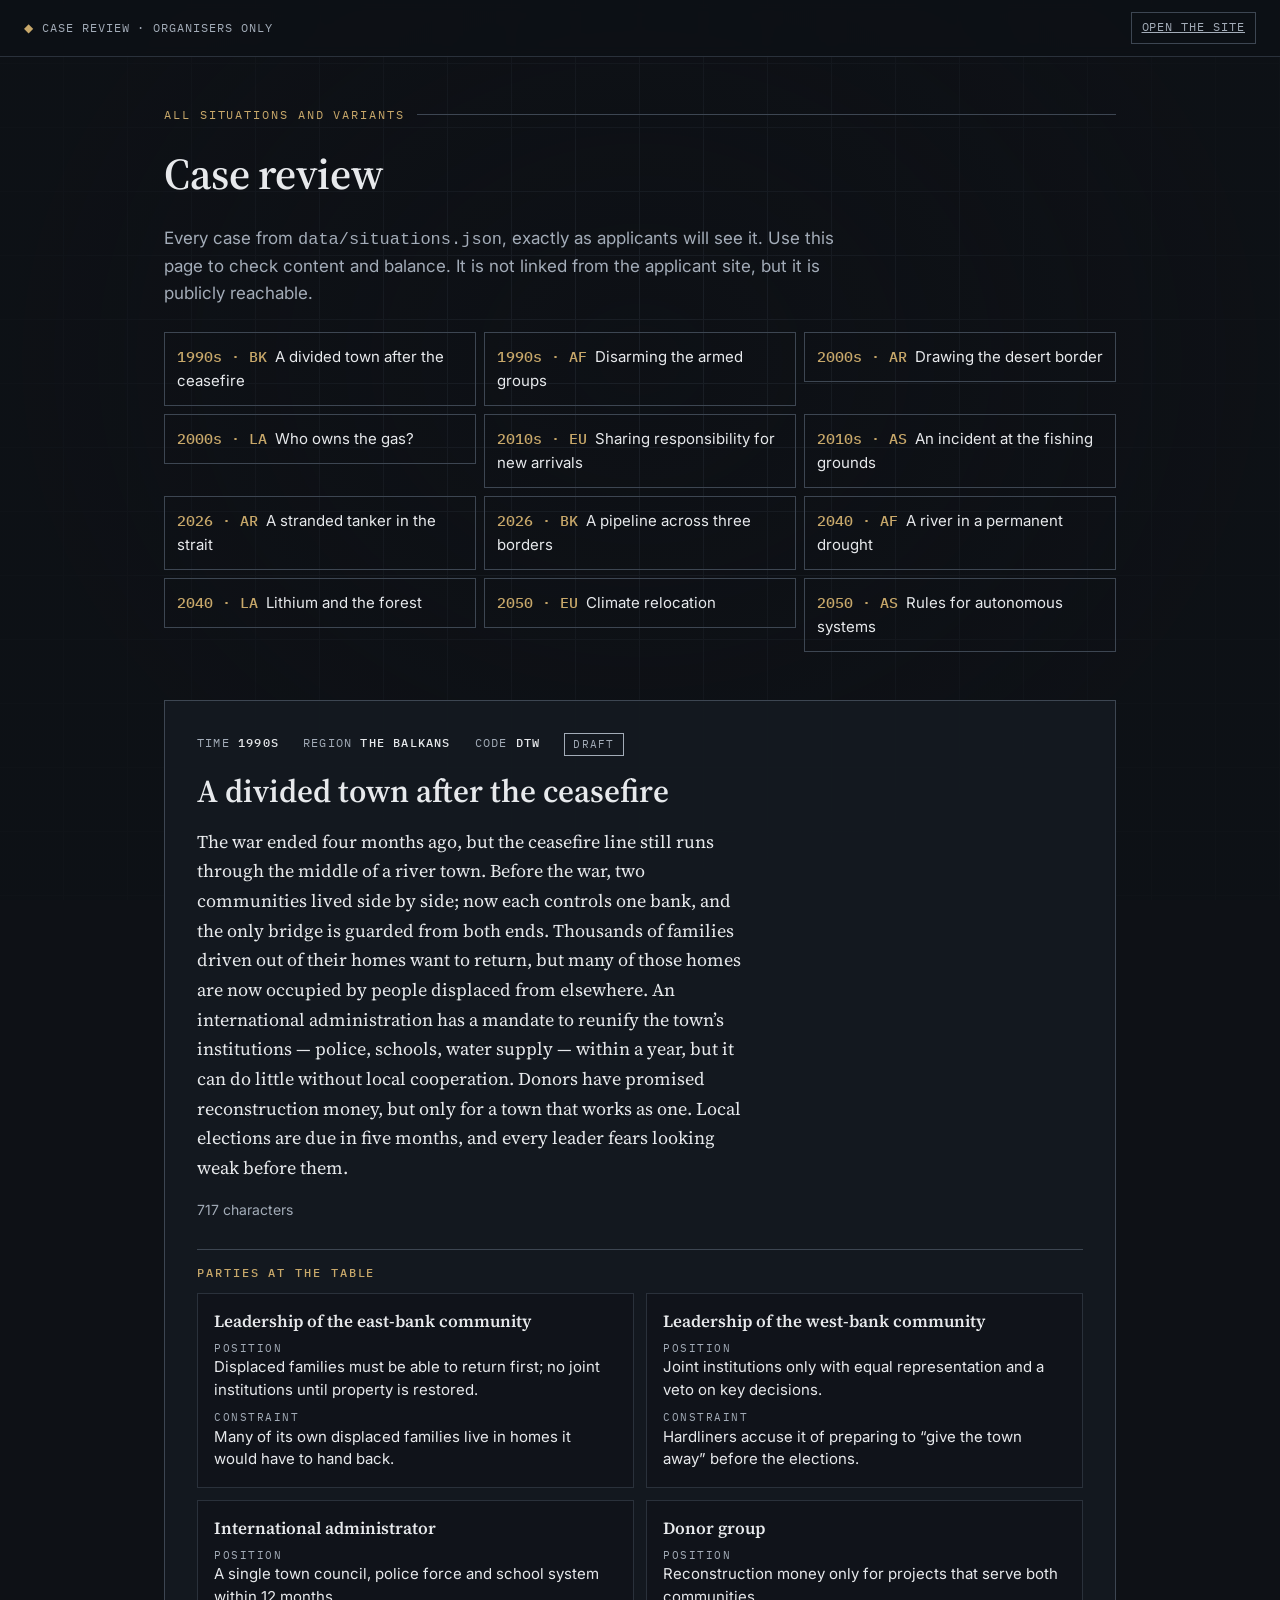
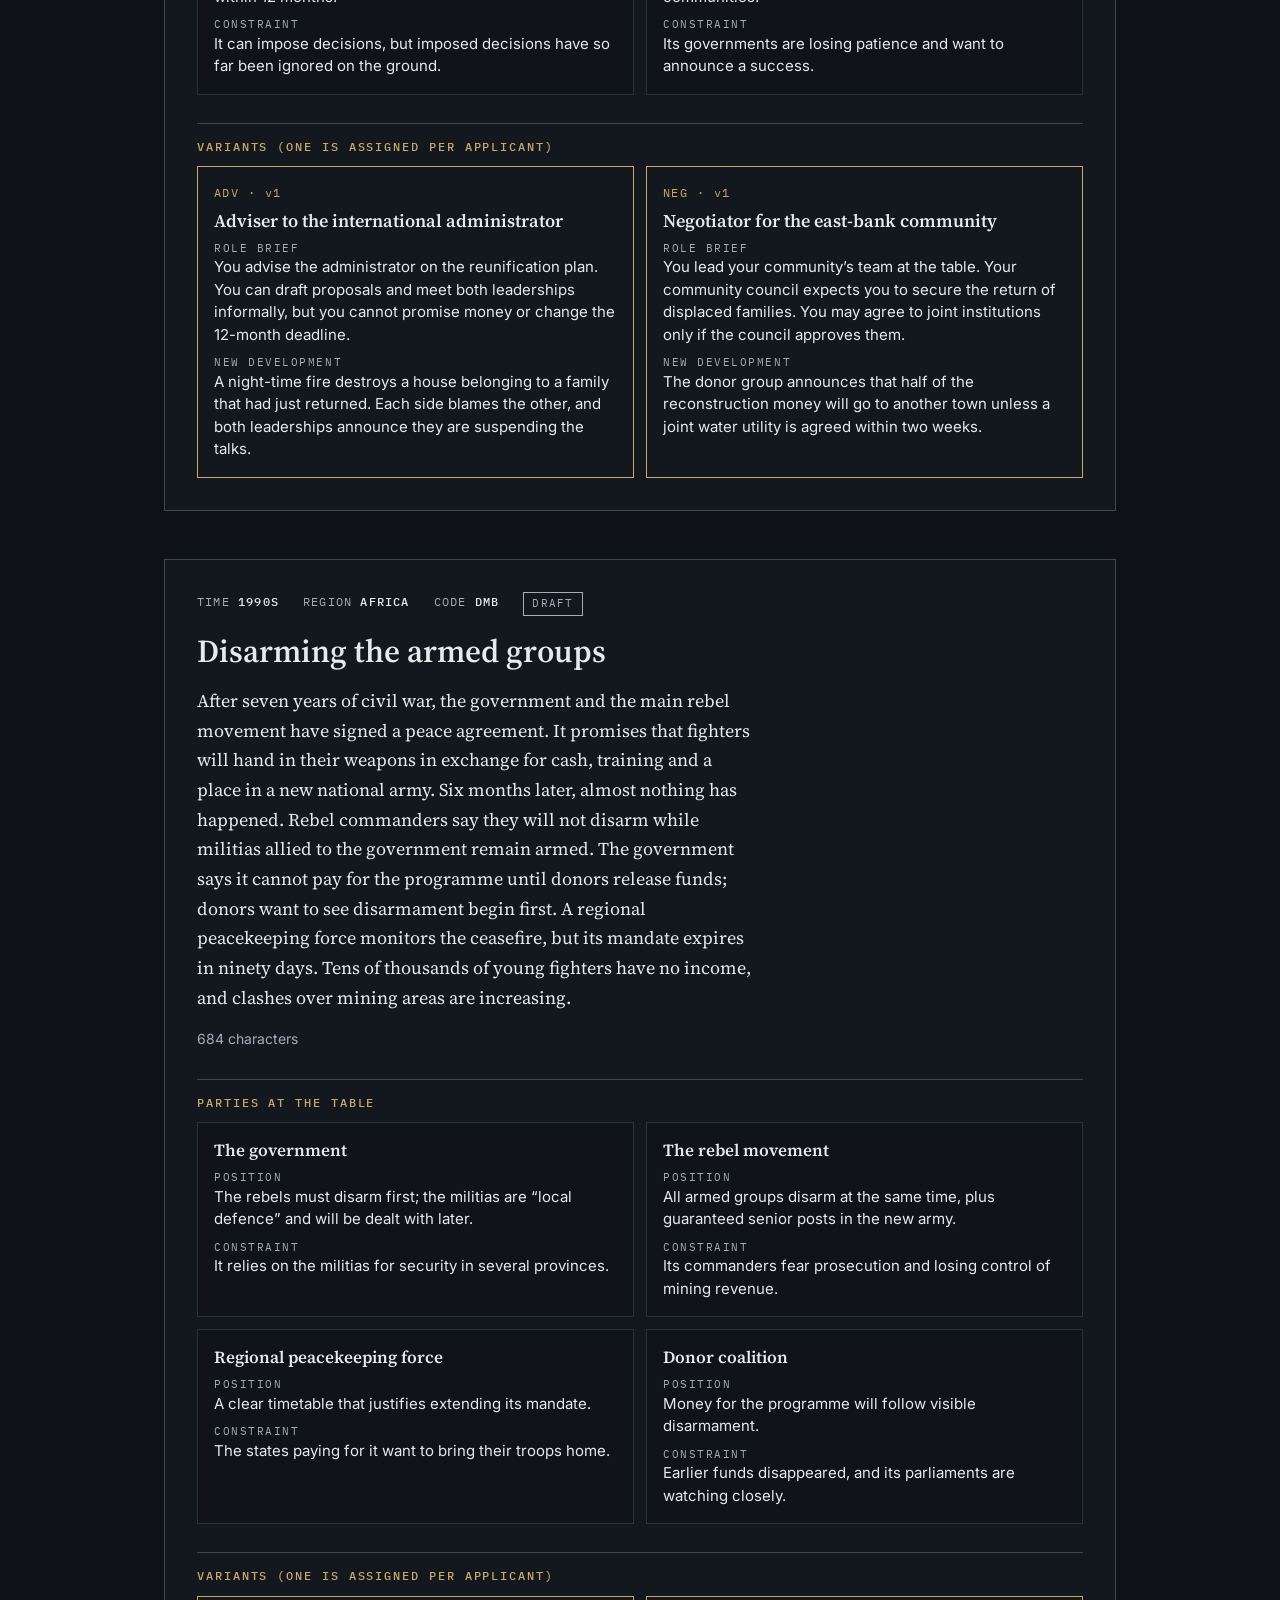
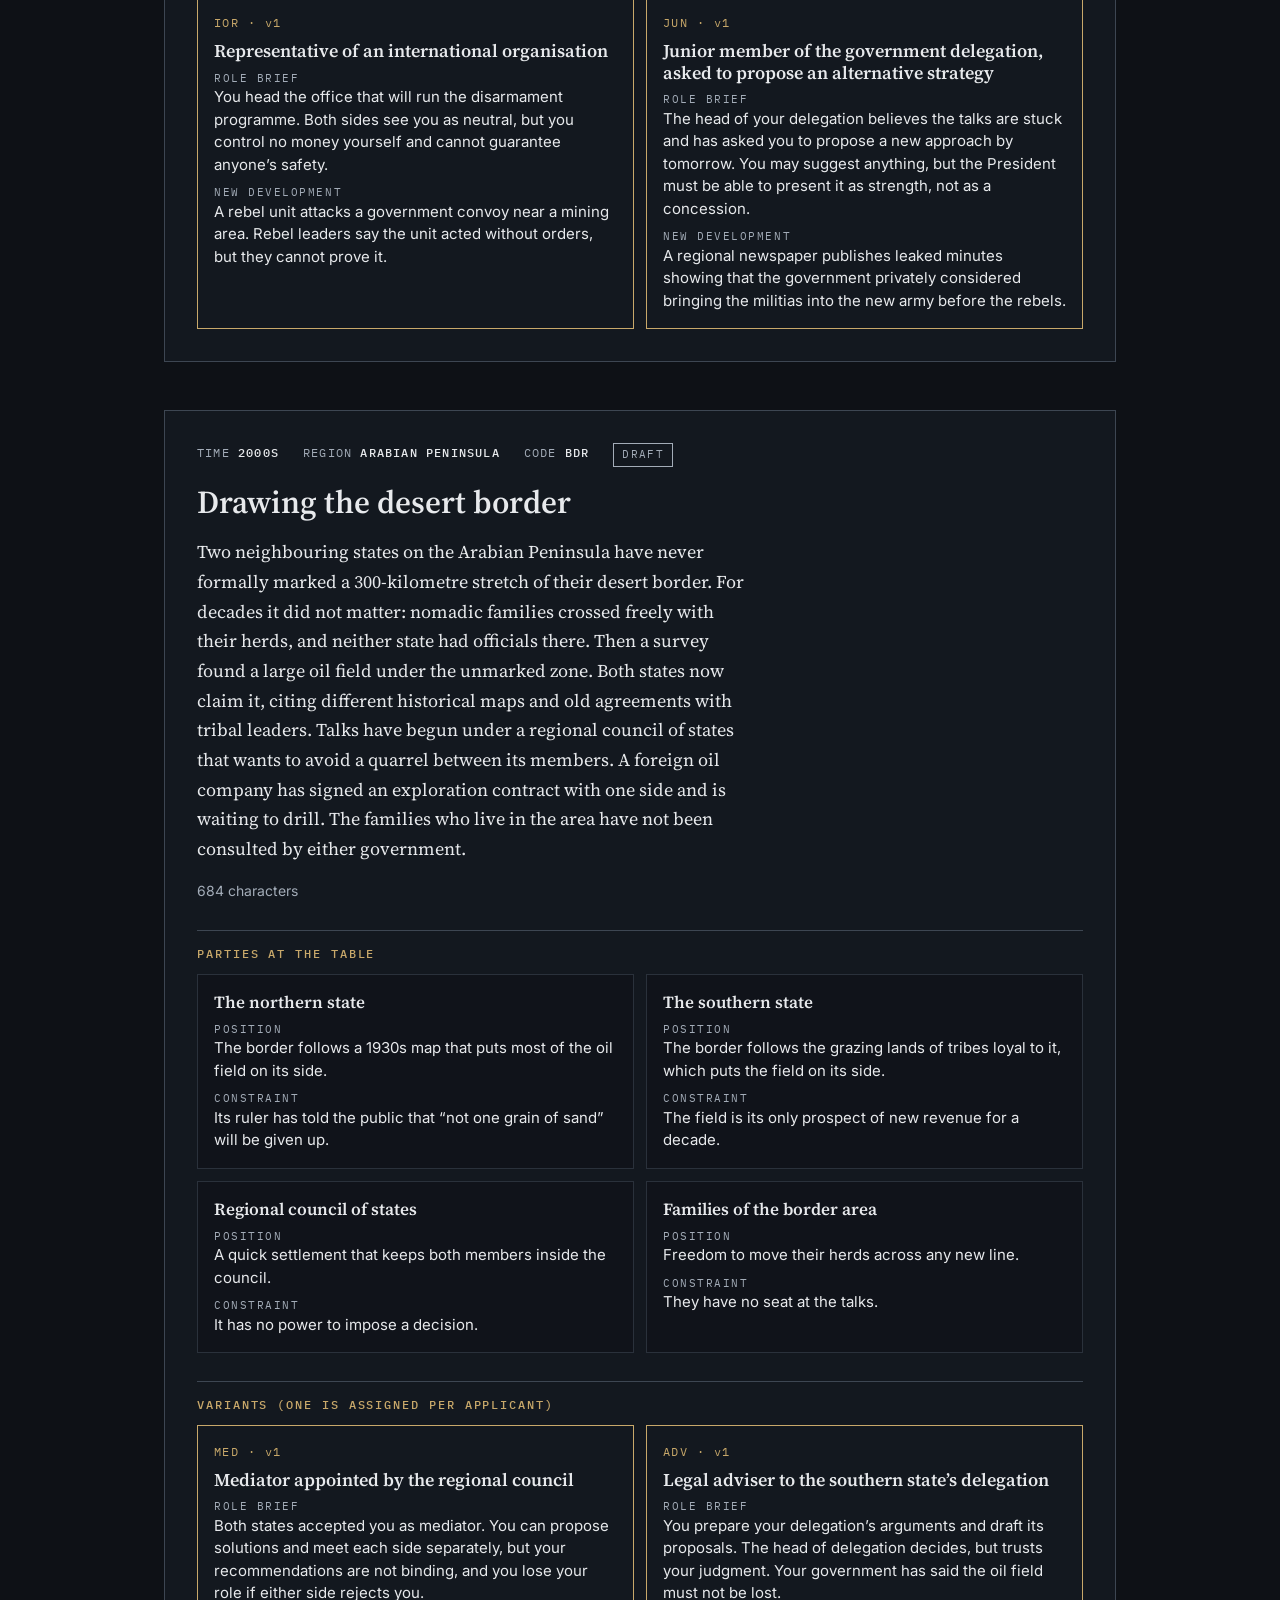
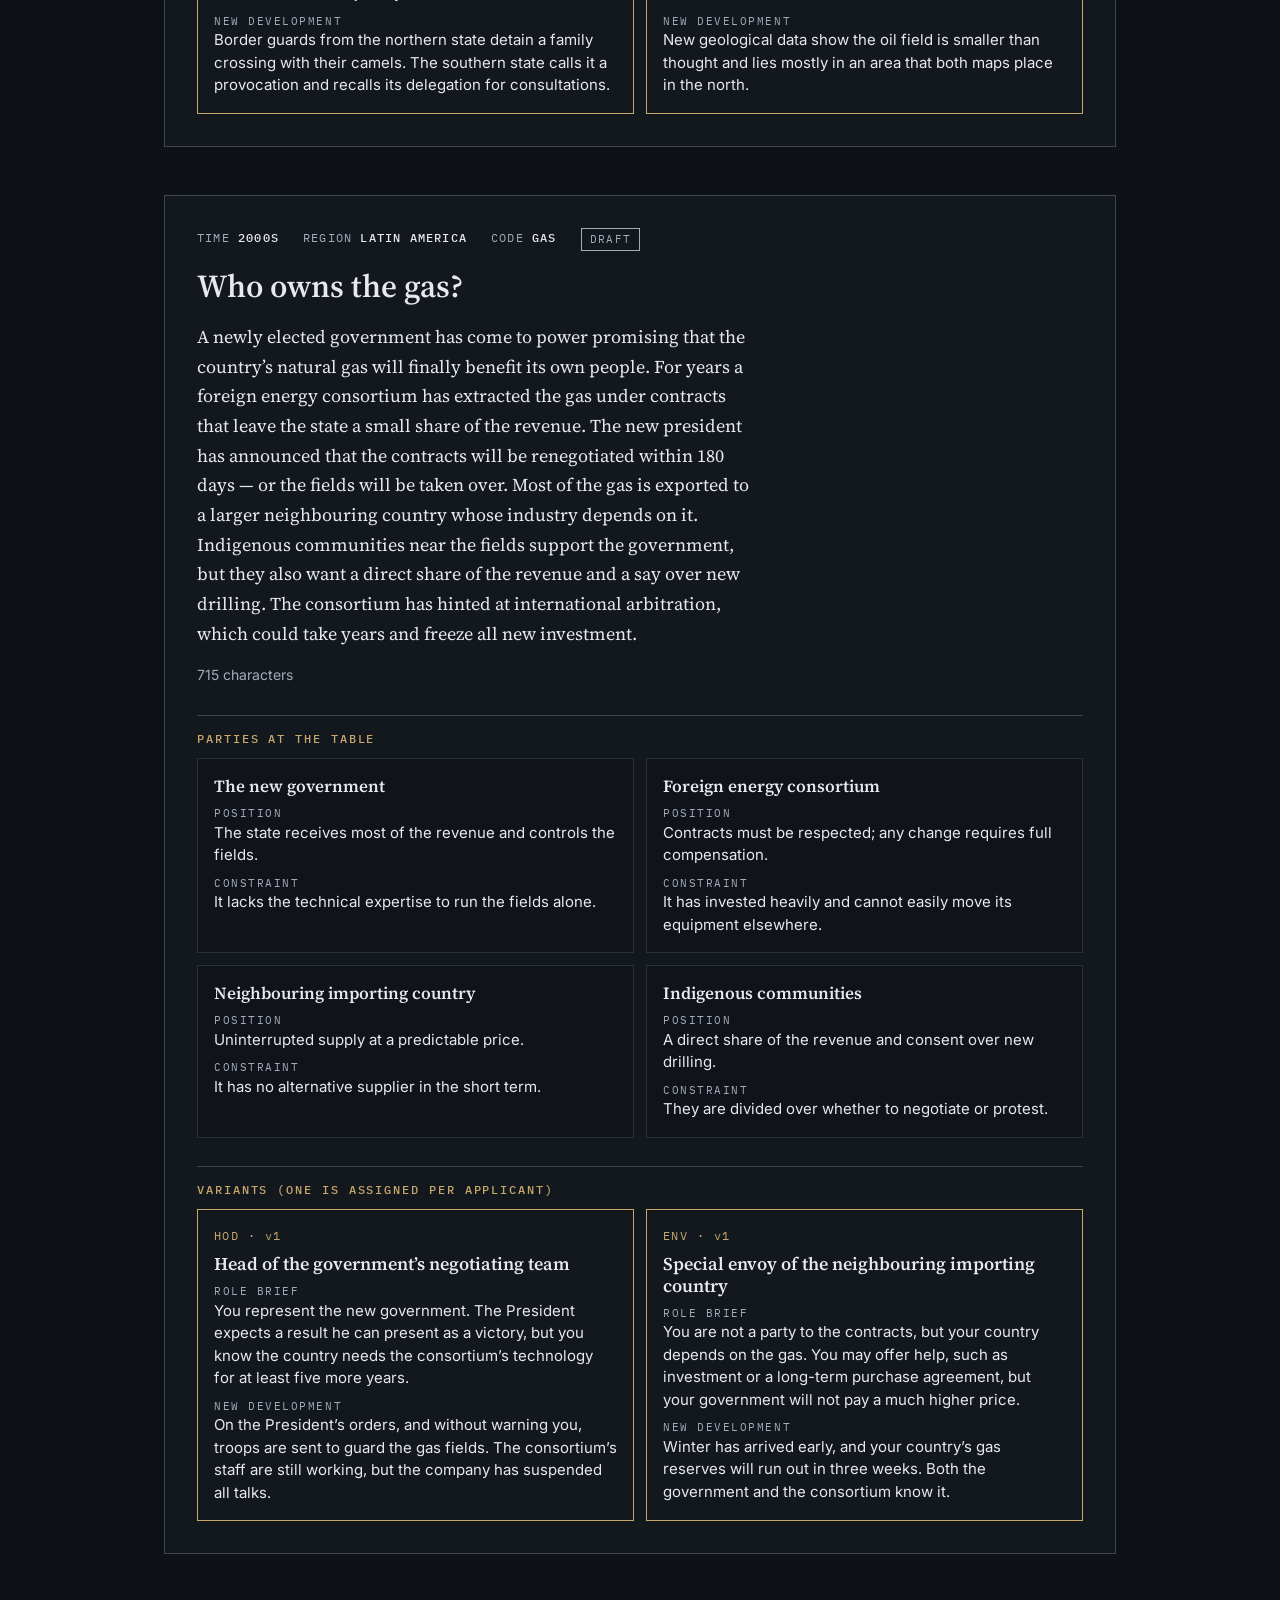
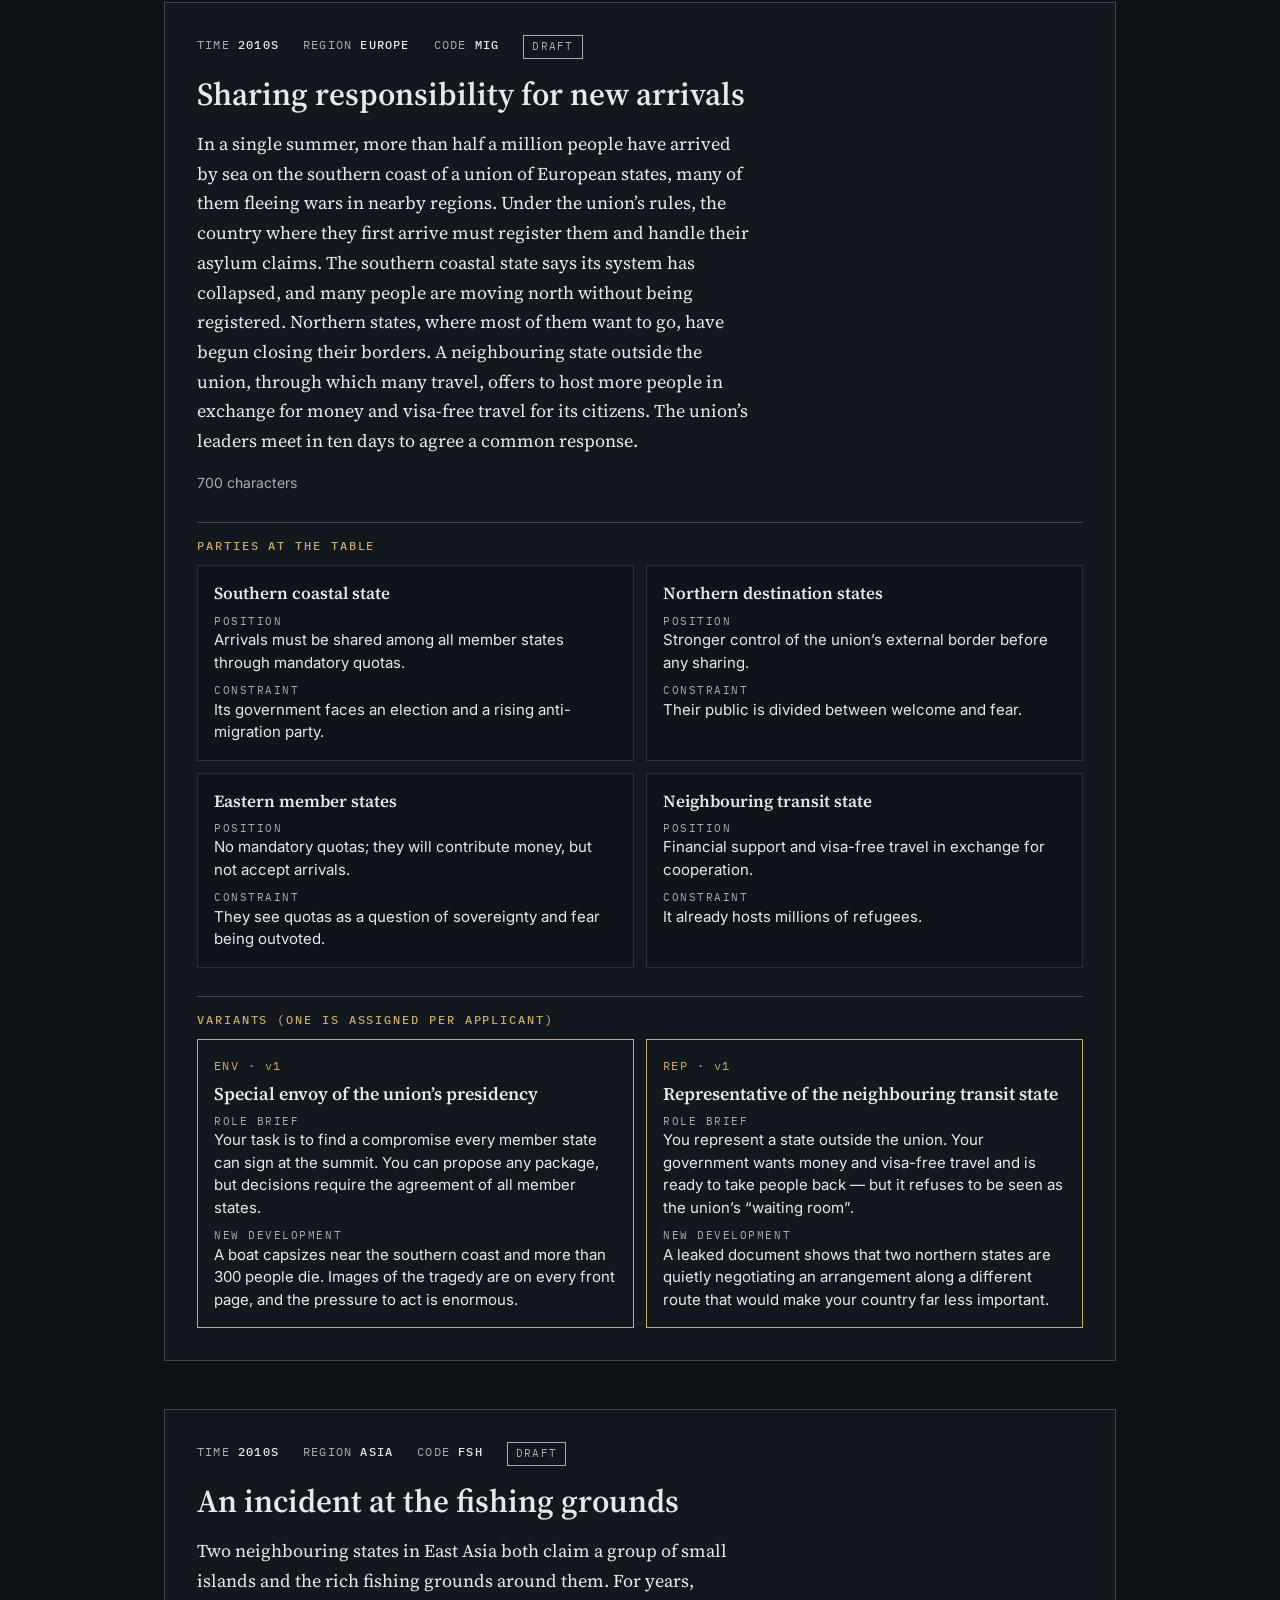
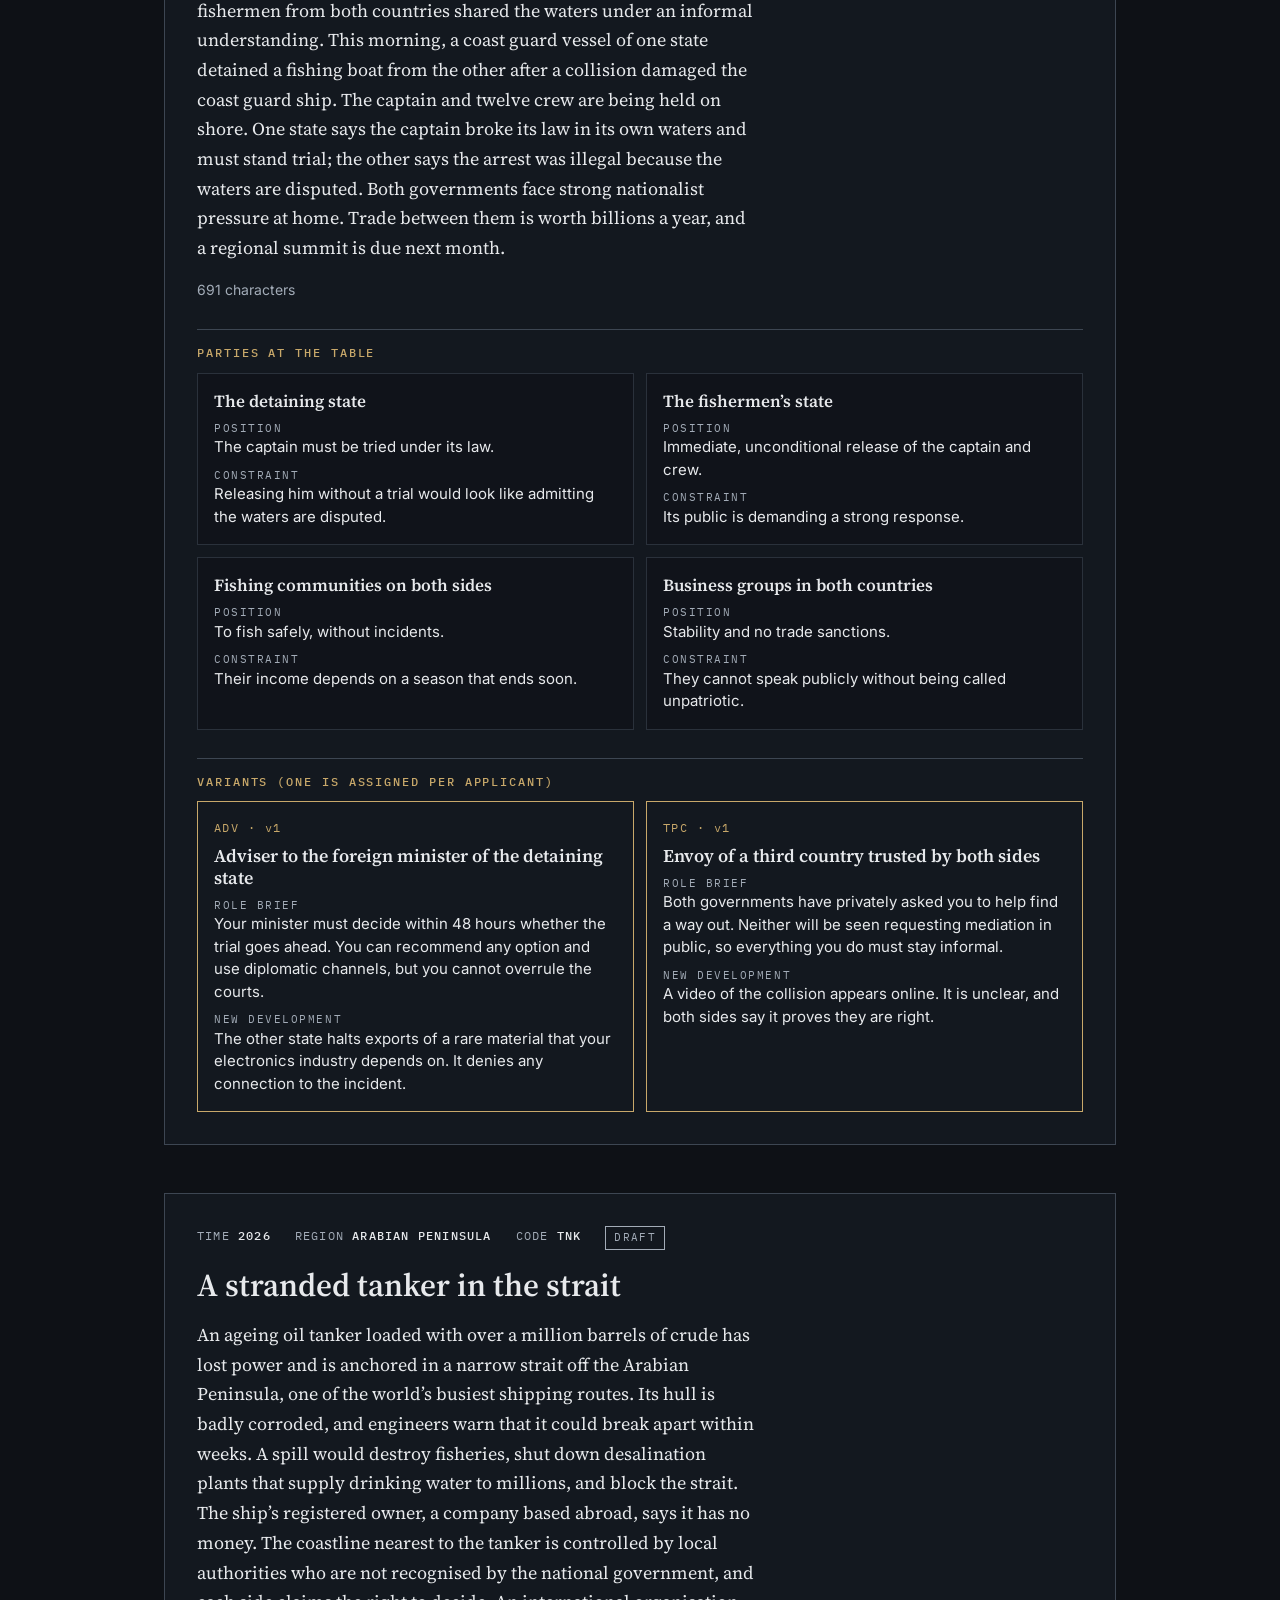
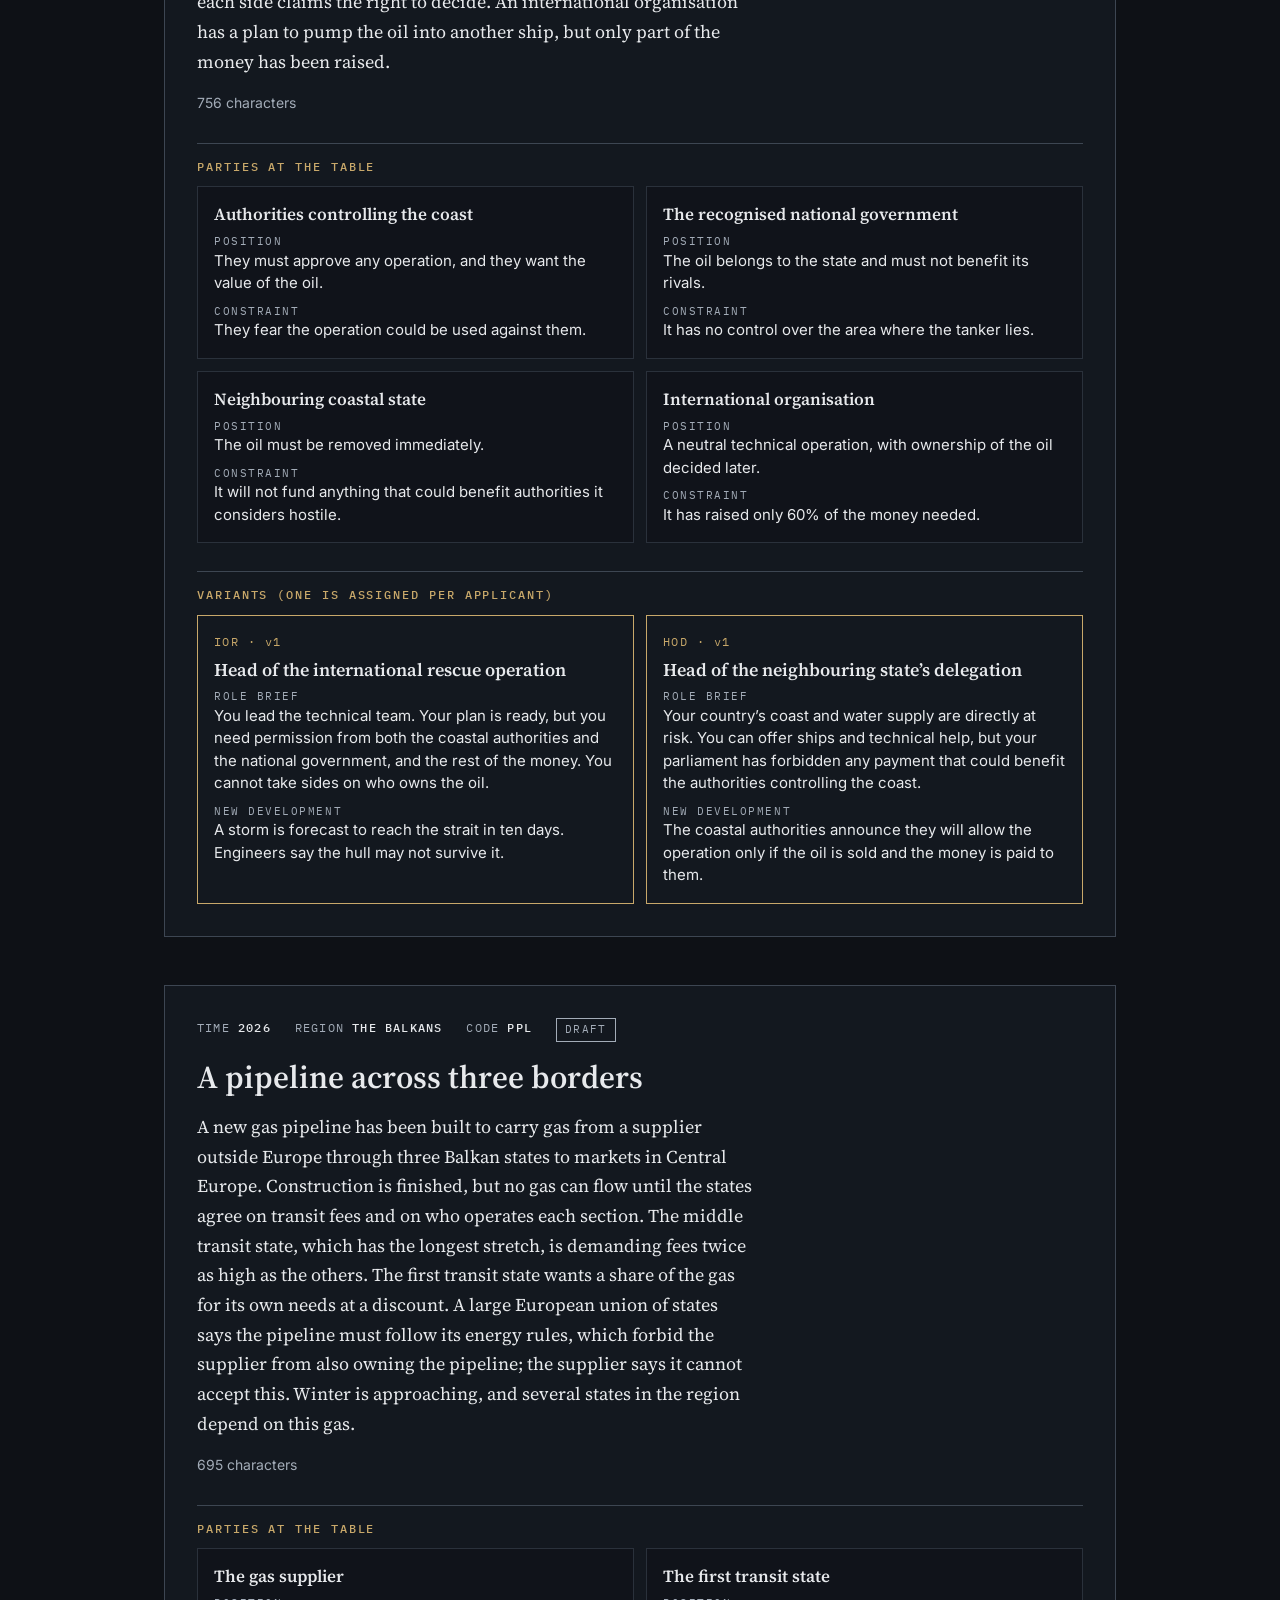
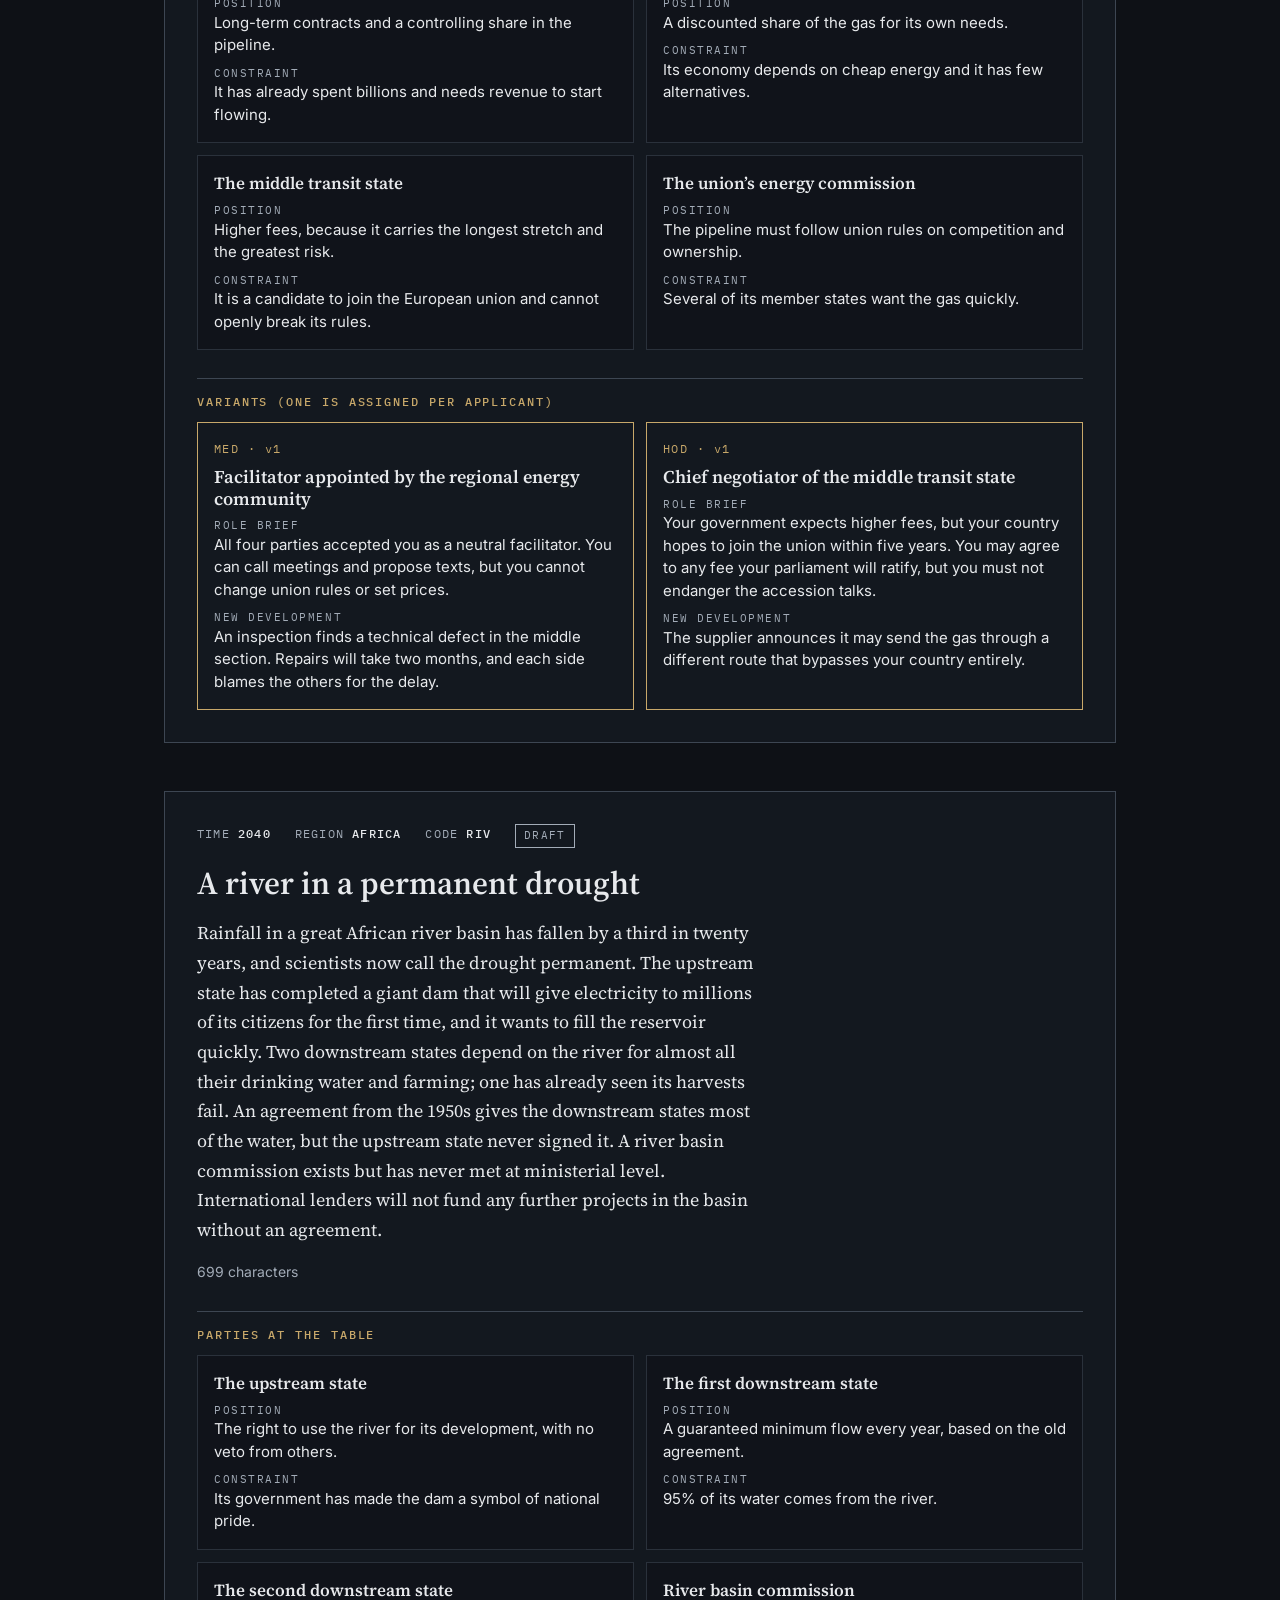
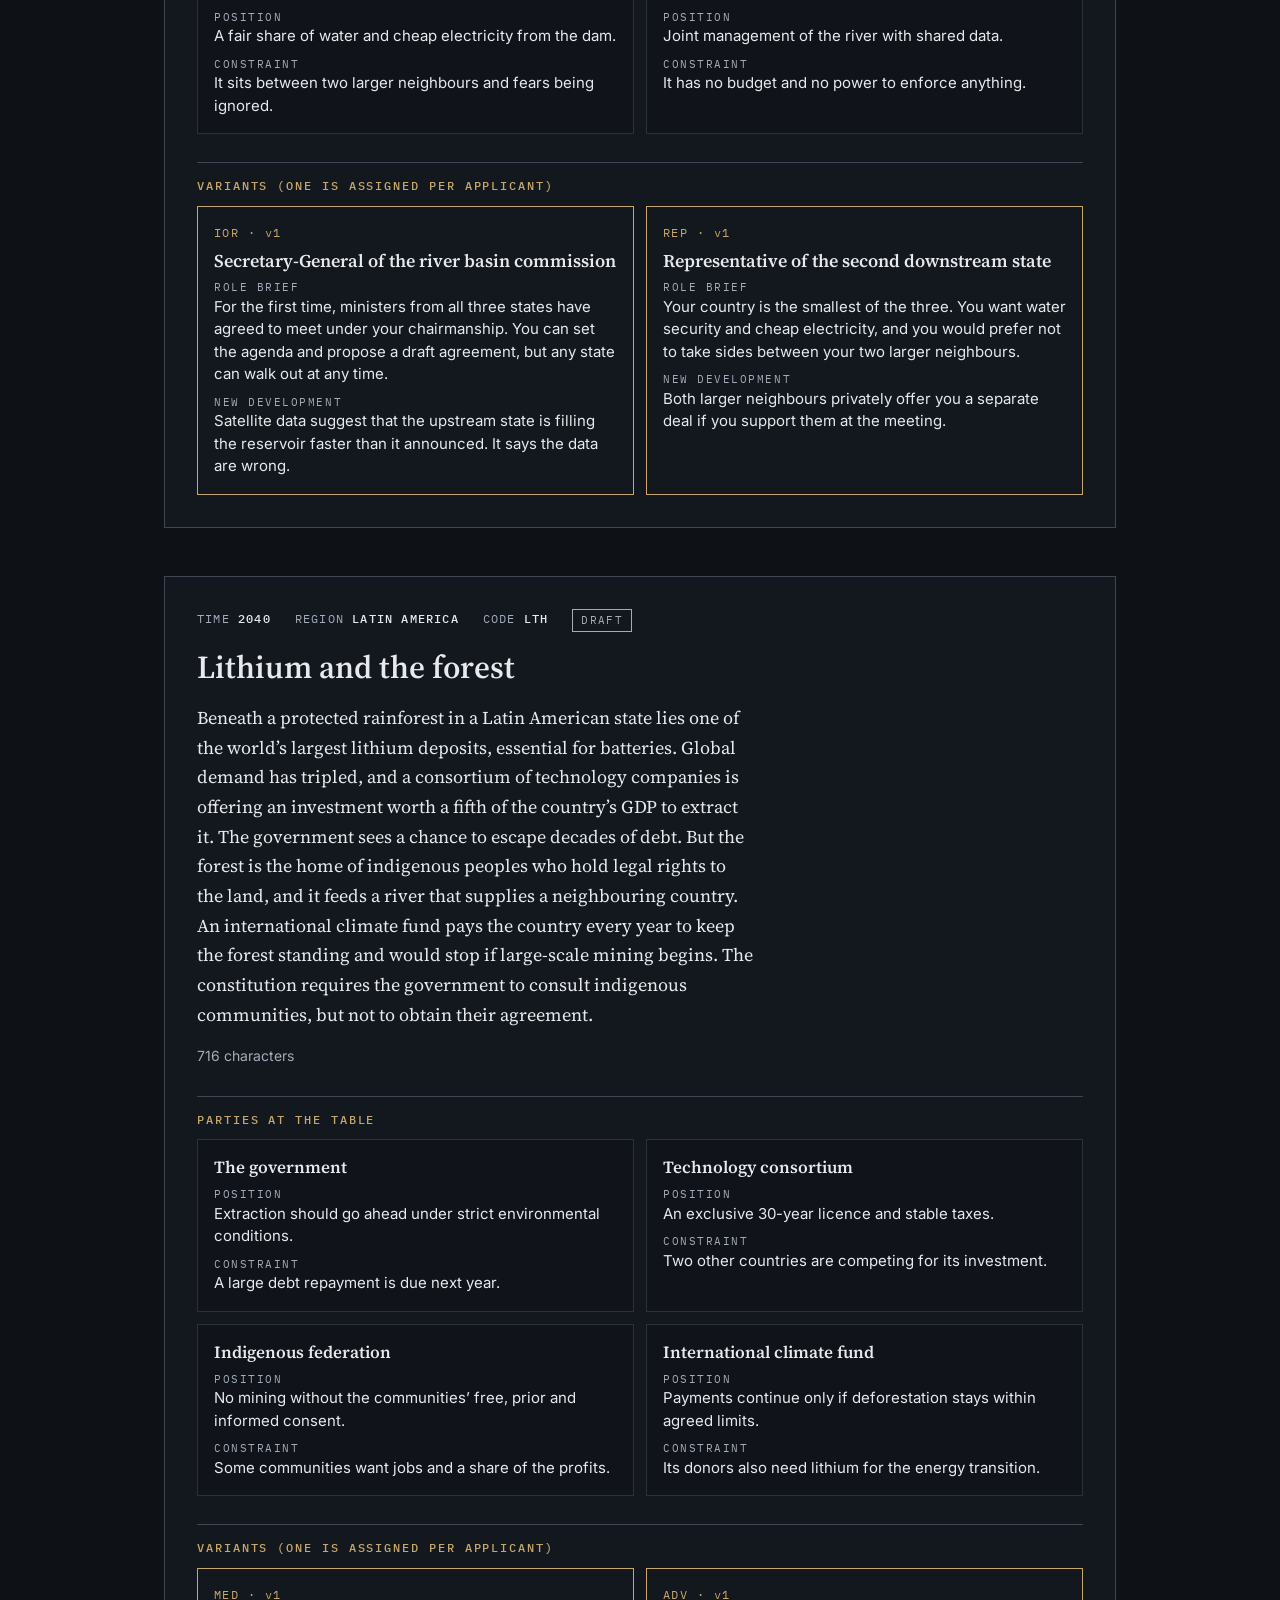
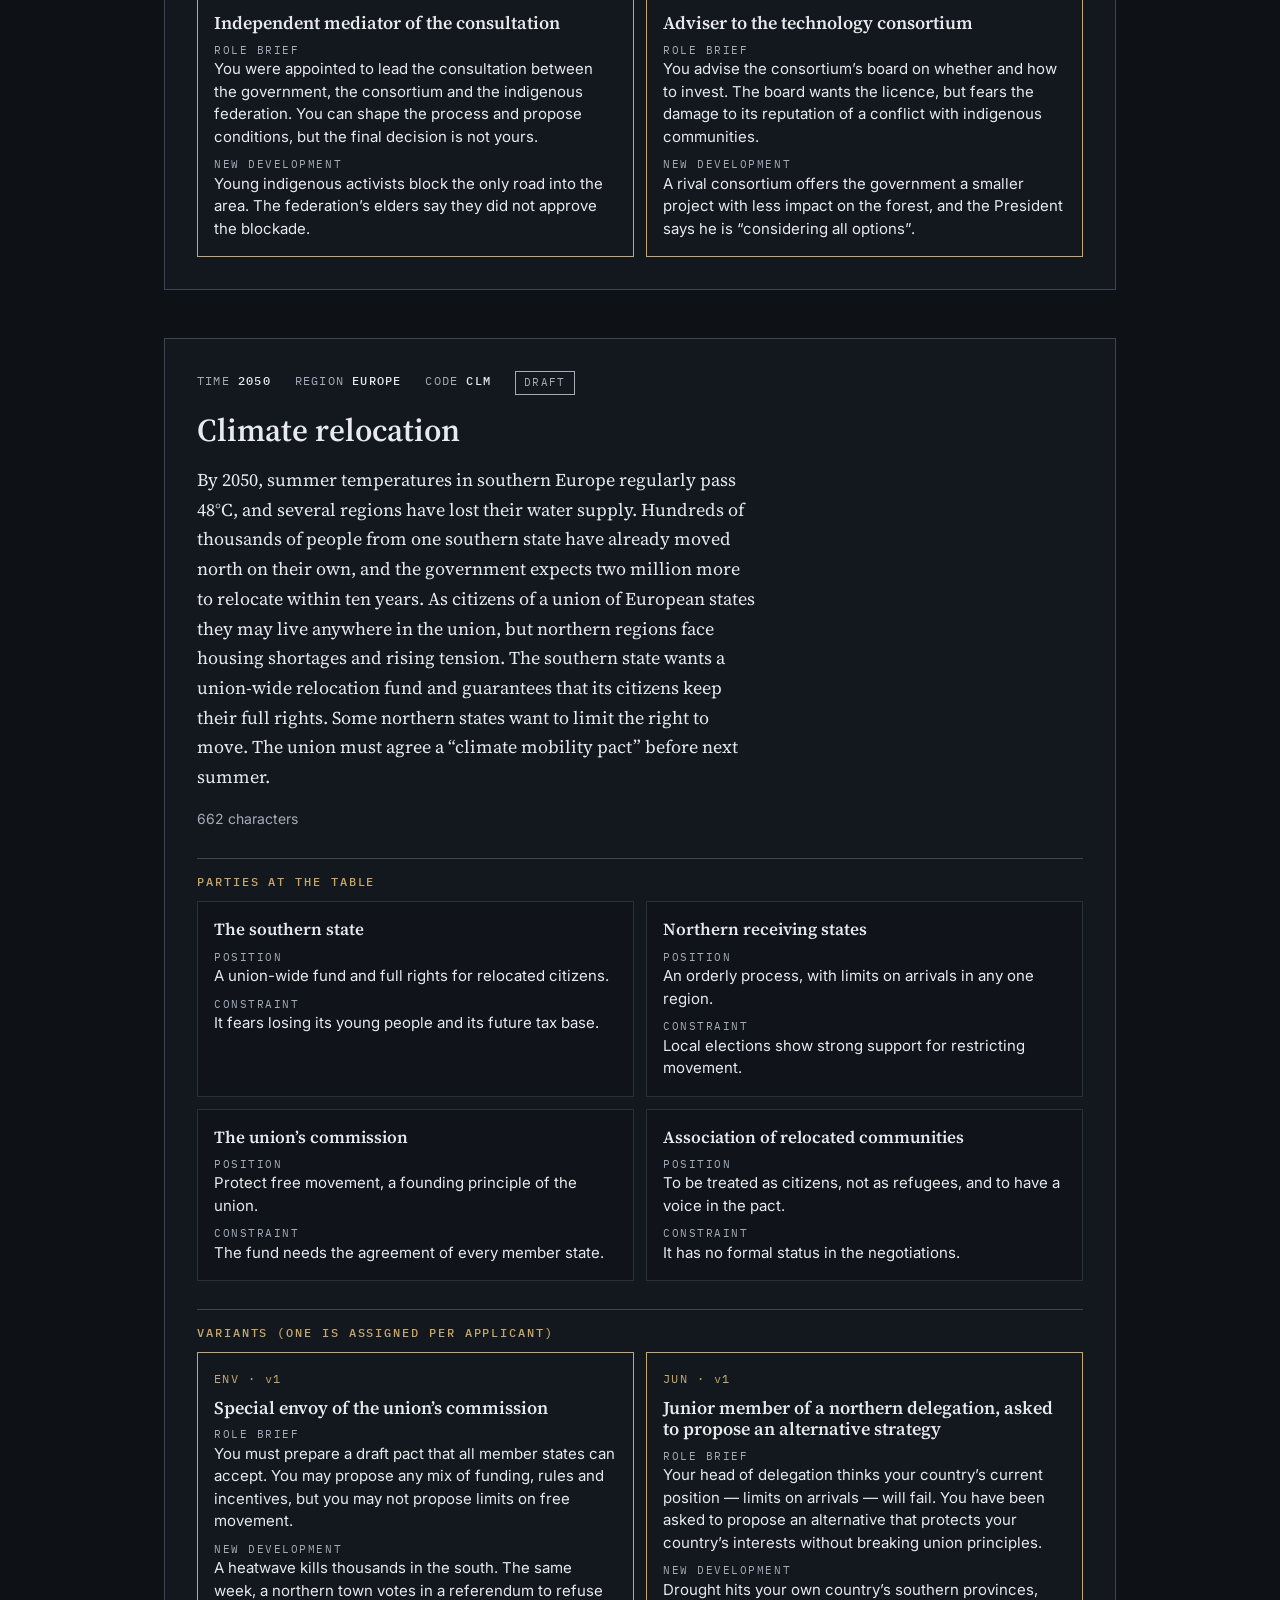
==== review.html @ 62dbc829 "Add files via upload" ====
<!doctype html>
<html lang="en">
<head>
  <meta charset="utf-8">
  <meta name="viewport" content="width=device-width, initial-scale=1">
  <title>Case Review — The Negotiation Room</title>
  <meta name="robots" content="noindex">
  <meta name="color-scheme" content="dark">
  <link rel="preconnect" href="https://fonts.googleapis.com">
  <link rel="preconnect" href="https://fonts.gstatic.com" crossorigin>
  <link href="https://fonts.googleapis.com/css2?family=IBM+Plex+Mono:wght@400;500&family=Source+Serif+4:opsz,wght@8..60,400;8..60,600&family=Inter:wght@400;500;600&display=swap" rel="stylesheet">
  <link rel="stylesheet" href="css/tokens.css">
  <link rel="stylesheet" href="css/base.css">
  <link rel="stylesheet" href="css/screens.css">
  <style>
    .stage { max-width: 1000px; }
    .toc { display: grid; grid-template-columns: repeat(auto-fill, minmax(280px, 1fr)); gap: var(--space-2); padding: 0; list-style: none; margin: 0; }
    .toc a { display: block; padding: var(--space-3); border: 1px solid var(--line-strong); color: var(--text); text-decoration: none; font-size: .9375rem; }
    .toc a:hover { border-color: var(--accent); }
    .toc b { font-family: var(--font-mono); font-weight: 500; color: var(--accent); margin-right: var(--space-2); }
    .case { margin-top: var(--space-7); scroll-margin-top: var(--space-5); }
    .variants { display: grid; gap: var(--space-3); grid-template-columns: repeat(auto-fit, minmax(300px, 1fr)); }
    .variant { border: 1px solid var(--accent); padding: var(--space-4); display: flex; flex-direction: column; gap: var(--space-2); }
    .variant__code { font-family: var(--font-mono); font-size: .75rem; letter-spacing: .12em; color: var(--accent); }
    .variant h3 { font-size: 1.125rem; }
    .variant p { font-size: .9375rem; line-height: 1.5; }
    .case .parties__list { grid-template-columns: repeat(auto-fit, minmax(min(100%, 380px), 1fr)); }
    .variant p span { display: block; font-family: var(--font-mono); font-size: .6875rem; letter-spacing: .14em; text-transform: uppercase; color: var(--muted); }
    .status { font-family: var(--font-mono); font-size: .6875rem; letter-spacing: .12em; text-transform: uppercase; padding: 2px 8px; border: 1px solid var(--muted); color: var(--muted); }
    .status--validated { border-color: var(--accent); color: var(--accent); }
    @media print {
      body { background: #fff; color: #000; } body::before, .topbar, .toc-wrap { display: none; }
      .briefing, .party, .variant { background: #fff; border-color: #999; }
      .case { break-before: page; margin-top: 0; }
      .briefing__body, .party__row, .party__name { color: #000; }
    }
  </style>
</head>
<body>
  <header class="topbar">
    <div class="topbar__brand"><span class="topbar__mark" aria-hidden="true">◆</span><span>Case review · organisers only</span></div>
    <div class="topbar__lang"><a class="lang" href="./">Open the site</a></div>
  </header>
  <main id="main" class="stage">
    <section class="screen">
      <p class="eyebrow">All situations and variants</p>
      <h1>Case review</h1>
      <p class="lead muted">Every case from <code>data/situations.json</code>, exactly as applicants will see it. Use this page to check content and balance. It is not linked from the applicant site, but it is publicly reachable.</p>
      <div class="toc-wrap"><ul class="toc" id="toc"></ul></div>
    </section>
    <div id="cases"></div>
  </main>
  <script type="module" src="js/review.js"></script>
</body>
</html>
---- css/tokens.css ----
/* Design tokens. Change the look of the whole site from here.
   Contrast: --text on --bg ≈ 14:1, --muted on --bg ≈ 7:1 (WCAG AAA for body text). */
:root {
  --bg:        #0e1116;
  --bg-raised: #151a21;
  --paper:     #ece7dc;   /* the "dossier" card */
  --paper-ink: #1b1d20;
  --line:      #2a313b;
  --line-strong: #3d4652;
  --text:      #e7e9ec;
  --muted:     #a3acb8;
  --accent:    #c8a86a;   /* muted brass */
  --stamp:     #b0413e;   /* CONFIDENTIAL red, used sparingly */
  --focus:     #f2d38a;

  --font-sans:  "Inter", system-ui, -apple-system, "Segoe UI", sans-serif;
  --font-serif: "Source Serif 4", Georgia, serif;
  --font-mono:  "IBM Plex Mono", ui-monospace, Menlo, monospace;

  --space-1: 4px;  --space-2: 8px;  --space-3: 12px; --space-4: 16px;
  --space-5: 24px; --space-6: 32px; --space-7: 48px; --space-8: 72px;

  --radius: 2px;
  --measure: 62ch;
  --ease: cubic-bezier(.2,.7,.2,1);
  --dur: 480ms;
}

@media (prefers-reduced-motion: reduce) {
  :root { --dur: 0ms; }
}
---- css/base.css ----
*, *::before, *::after { box-sizing: border-box; }

html { -webkit-text-size-adjust: 100%; }

body {
  margin: 0;
  min-height: 100vh;
  min-height: 100dvh;
  display: flex;
  flex-direction: column;
  background-color: var(--bg);
  /* subtle grid */
  background-image:
    linear-gradient(var(--line) 1px, transparent 1px),
    linear-gradient(90deg, var(--line) 1px, transparent 1px);
  background-size: 64px 64px;
  background-position: -1px -1px;
  background-attachment: fixed;
  color: var(--text);
  font-family: var(--font-sans);
  font-size: 1.0625rem;
  line-height: 1.6;
}
body::before { /* fade the grid so it stays in the background */
  content: ""; position: fixed; inset: 0; pointer-events: none;
  background: radial-gradient(ellipse at 50% 40%, rgba(14,17,22,.55), rgba(14,17,22,.94) 70%);
  z-index: 0;
}
body > * { position: relative; z-index: 1; }

h1, h2, h3 { font-family: var(--font-serif); font-weight: 600; line-height: 1.2; margin: 0; }
p { margin: 0; }
a { color: var(--accent); }

:focus-visible { outline: 2px solid var(--focus); outline-offset: 3px; }

.visually-hidden {
  position: absolute !important; width: 1px; height: 1px; overflow: hidden;
  clip: rect(0 0 0 0); white-space: nowrap;
}
.skip-link { position: absolute; left: -9999px; }
.skip-link:focus { left: var(--space-4); top: var(--space-4); background: var(--paper); color: var(--paper-ink); padding: var(--space-2) var(--space-3); z-index: 10; }

/* ---------- Top bar ---------- */
.topbar {
  display: flex; align-items: center; gap: var(--space-4);
  padding: var(--space-3) var(--space-5);
  border-bottom: 1px solid var(--line);
  background: rgba(14,17,22,.85);
  backdrop-filter: blur(6px);
  font-family: var(--font-mono); font-size: .75rem; letter-spacing: .08em; text-transform: uppercase;
  color: var(--muted);
}
.topbar__brand { display: flex; align-items: center; gap: var(--space-2); white-space: nowrap; }
.topbar__mark { color: var(--accent); }
.topbar__lang { margin-left: auto; display: flex; gap: 2px; }
.lang {
  font: inherit; color: var(--muted); background: transparent;
  border: 1px solid var(--line-strong); padding: 4px 10px; min-height: 32px; cursor: pointer;
}
.lang.is-active { color: var(--bg); background: var(--text); border-color: var(--text); }
.lang:disabled { opacity: .45; cursor: not-allowed; }

.progress {
  list-style: none; margin: 0 auto; padding: 0;
  display: flex; gap: 6px; align-items: center;
}
.progress li { width: 22px; height: 2px; background: var(--line-strong); }
.progress li.is-done { background: var(--muted); }
.progress li.is-current { background: var(--accent); height: 3px; }

/* ---------- Main stage ---------- */
.stage {
  flex: 1;
  width: 100%;
  max-width: 880px;
  margin: 0 auto;
  padding: var(--space-7) var(--space-5) var(--space-8);
  outline: none;
}

.footer {
  padding: var(--space-3) var(--space-5);
  border-top: 1px solid var(--line);
  font-family: var(--font-mono); font-size: .7rem; letter-spacing: .06em; color: var(--muted);
  text-transform: uppercase;
}

/* ---------- Buttons ---------- */
.btn {
  display: inline-flex; align-items: center; justify-content: center; gap: var(--space-2);
  min-height: 48px; padding: 0 var(--space-5);
  font-family: var(--font-mono); font-size: .8125rem; font-weight: 500; letter-spacing: .12em; text-transform: uppercase;
  color: var(--bg); background: var(--text);
  border: 1px solid var(--text); border-radius: var(--radius);
  cursor: pointer; text-decoration: none;
  transition: background var(--dur) var(--ease), color var(--dur) var(--ease);
}
.btn:hover { background: var(--accent); border-color: var(--accent); }
.btn:disabled { opacity: .4; cursor: not-allowed; background: var(--text); }
.btn--ghost { background: transparent; color: var(--text); border-color: var(--line-strong); }
.btn--ghost:hover { background: var(--bg-raised); color: var(--text); border-color: var(--muted); }
.btn--danger { background: var(--paper); border-color: var(--paper); color: var(--paper-ink); }

@media (max-width: 640px) {
  body { font-size: 1rem; }
  .topbar { padding: var(--space-3) var(--space-4); flex-wrap: wrap; }
  .topbar__brand span:last-child { display: none; }
  .progress { order: 3; width: 100%; justify-content: center; }
  .progress li { flex: 1; max-width: 28px; }
  .stage { padding: var(--space-6) var(--space-4) var(--space-7); }
  .btn { width: 100%; }
}

/* Headings receive focus programmatically on each screen change; no visible ring needed there. */
[tabindex="-1"]:focus { outline: none; }
---- css/screens.css ----
/* ---------- Screen shell ---------- */
.screen { display: flex; flex-direction: column; gap: var(--space-5); animation: enter var(--dur) var(--ease) both; }
@keyframes enter { from { opacity: 0; transform: translateY(8px); } to { opacity: 1; transform: none; } }

.eyebrow {
  font-family: var(--font-mono); font-size: .75rem; letter-spacing: .16em; text-transform: uppercase;
  color: var(--accent);
  display: flex; gap: var(--space-3); align-items: center;
}
.eyebrow::after { content: ""; flex: 1; height: 1px; background: var(--line-strong); }

.screen h1 { font-size: clamp(1.75rem, 4.5vw, 2.75rem); letter-spacing: -.01em; }
.screen h1.display { font-size: clamp(2.25rem, 7vw, 4rem); letter-spacing: .02em; text-transform: uppercase; }
.subtitle { font-family: var(--font-serif); font-style: italic; font-size: 1.25rem; color: var(--muted); }
.lead { max-width: var(--measure); color: var(--text); }
.lead p + p { margin-top: var(--space-3); }
.muted { color: var(--muted); }
.small { font-size: .875rem; }

.actions { display: flex; flex-wrap: wrap; gap: var(--space-3); margin-top: var(--space-3); }

/* ---------- Option lists (period / region) ---------- */
.options { display: grid; gap: var(--space-2); grid-template-columns: repeat(auto-fill, minmax(240px, 1fr)); margin: 0; padding: 0; border: 0; }
.options legend { padding: 0; margin-bottom: var(--space-3); }
.option { position: relative; display: flex; }
.option input { position: absolute; opacity: 0; inset: 0; margin: 0; cursor: pointer; }
.option label {
  flex: 1;
  display: flex; flex-direction: column; gap: var(--space-1);
  min-height: 96px; padding: var(--space-4);
  border: 1px solid var(--line-strong); border-radius: var(--radius);
  background: rgba(21,26,33,.8);
  cursor: pointer;
  transition: border-color var(--dur) var(--ease), background var(--dur) var(--ease);
}
.option__key { font-family: var(--font-mono); font-size: 1.25rem; line-height: 1.3; font-weight: 500; letter-spacing: .04em; }
.option__desc { font-size: .9375rem; color: var(--muted); }
.option input:hover + label { border-color: var(--muted); }
.option input:checked + label { border-color: var(--accent); background: rgba(200,168,106,.08); box-shadow: inset 3px 0 0 var(--accent); }
.option input:focus-visible + label { outline: 2px solid var(--focus); outline-offset: 3px; }
.option input:disabled { cursor: not-allowed; }
.option input:disabled + label { cursor: not-allowed; border-style: dashed; background: transparent; }
.option input:disabled + label .option__key { color: var(--muted); }
.option__na { font-family: var(--font-mono); font-size: .6875rem; letter-spacing: .14em; text-transform: uppercase; color: var(--muted); }

/* ---------- Form ---------- */
.field { display: flex; flex-direction: column; gap: var(--space-2); max-width: 420px; }
.field label { font-family: var(--font-mono); font-size: .75rem; letter-spacing: .12em; text-transform: uppercase; color: var(--muted); }
.field input {
  font-family: var(--font-mono); font-size: 1.25rem; letter-spacing: .06em;
  padding: var(--space-3) var(--space-4); min-height: 52px;
  background: var(--bg-raised); color: var(--text);
  border: 1px solid var(--line-strong); border-radius: var(--radius);
}
.field input::placeholder { color: #6c7682; }
.field input[aria-invalid="true"] { border-color: var(--stamp); }
.field__hint { font-size: .875rem; color: var(--muted); }
.field__error { font-size: .875rem; color: #f0a3a0; min-height: 1.4em; }

/* ---------- Warning / notice ---------- */
.notice {
  max-width: var(--measure);
  padding: var(--space-4) var(--space-5);
  border: 1px solid var(--line-strong); border-left: 3px solid var(--stamp);
  background: rgba(176,65,62,.07);
}
.notice strong { font-family: var(--font-mono); font-size: .75rem; letter-spacing: .14em; text-transform: uppercase; color: #f0a3a0; display: block; margin-bottom: var(--space-1); }

/* ---------- Interstitial (big statement screens) ---------- */
.interstitial { min-height: 52vh; justify-content: center; }
.interstitial h1 { text-transform: uppercase; letter-spacing: .02em; line-height: 1.25; }
.interstitial h1 .line { display: block; }
.interstitial h1 .line + .line { margin-top: .35em; }
.interstitial h1 .dim { color: var(--muted); }

/* ---------- Briefing (situation / role / development) ---------- */
.briefing {
  border: 1px solid var(--line-strong); background: rgba(21,26,33,.9);
  padding: var(--space-6);
  display: flex; flex-direction: column; gap: var(--space-4);
}
.briefing__meta { display: flex; flex-wrap: wrap; gap: var(--space-2) var(--space-5); font-family: var(--font-mono); font-size: .75rem; letter-spacing: .1em; text-transform: uppercase; color: var(--muted); }
.briefing__meta b { color: var(--text); font-weight: 500; }
.briefing h2 { font-size: clamp(1.5rem, 3.5vw, 2rem); }
.briefing__body { font-family: var(--font-serif); font-size: 1.125rem; line-height: 1.65; max-width: var(--measure); }
.placeholder-tag { align-self: flex-start; font-family: var(--font-mono); font-size: .6875rem; letter-spacing: .12em; text-transform: uppercase; color: var(--bg); background: var(--muted); padding: 2px 8px; }

/* ---------- Dossier (final case card) ---------- */
.dossier {
  position: relative;
  background: var(--paper); color: var(--paper-ink);
  padding: var(--space-6);
  box-shadow: 0 24px 60px rgba(0,0,0,.45);
}
.dossier__stamp {
  position: absolute; top: var(--space-5); right: var(--space-5);
  font-family: var(--font-mono); font-size: .75rem; font-weight: 500; letter-spacing: .2em;
  color: var(--stamp); border: 2px solid var(--stamp); padding: 4px 10px; transform: rotate(-4deg);
}
.dossier h1 { font-size: clamp(1.5rem, 4vw, 2.25rem); text-transform: uppercase; letter-spacing: .03em; padding-right: 150px; }
.dossier__id {
  margin: var(--space-4) 0 var(--space-5);
  display: flex; flex-wrap: wrap; align-items: baseline; gap: var(--space-3);
  padding: var(--space-3) var(--space-4); border: 1px dashed #8a8579;
}
.dossier__id span { font-family: var(--font-mono); font-size: .6875rem; letter-spacing: .16em; text-transform: uppercase; color: #5b5a55; }
.dossier__id code { font-family: var(--font-mono); font-size: clamp(.95rem, 2.8vw, 1.25rem); font-weight: 500; letter-spacing: .04em; overflow-wrap: normal; }
.dossier dl { display: grid; grid-template-columns: 170px 1fr; gap: 0; margin: 0; }
.dossier dt, .dossier dd { padding: var(--space-3) 0; border-top: 1px solid #cfc8b8; margin: 0; }
.dossier dt { font-family: var(--font-mono); font-size: .6875rem; letter-spacing: .16em; text-transform: uppercase; color: #5b5a55; padding-top: calc(var(--space-3) + 4px); }
.dossier dd { font-family: var(--font-serif); font-size: 1.0625rem; }
.dossier__task { margin-top: var(--space-5); padding-top: var(--space-4); border-top: 2px solid var(--paper-ink); }
.dossier__task h2 { font-family: var(--font-mono); font-size: .8125rem; letter-spacing: .16em; text-transform: uppercase; margin-bottom: var(--space-3); }
.dossier__task p + p { margin-top: var(--space-3); }
.dossier__task ul { margin: var(--space-2) 0 var(--space-3); padding-left: 1.2em; }
.dossier__task li { margin: var(--space-1) 0; }
.dossier__task .rule { font-weight: 600; }

.toast { font-family: var(--font-mono); font-size: .8125rem; color: var(--accent); min-height: 1.4em; }

@media (max-width: 640px) {
  .briefing { padding: var(--space-5) var(--space-4); }
  .dossier { padding: var(--space-5) var(--space-4); }
  .dossier__stamp { position: static; display: inline-block; margin-bottom: var(--space-3); }
  .dossier h1 { padding-right: 0; }
  .dossier dl { grid-template-columns: 1fr; }
  .dossier dd { border-top: 0; padding-top: 0; }
  .options { grid-template-columns: 1fr; }
  .option label { min-height: 72px; }
}

/* ---------- Parties at the table ---------- */
.parties { margin-top: var(--space-3); padding-top: var(--space-4); border-top: 1px solid var(--line-strong); }
.parties .parties__h { font-family: var(--font-mono); font-size: .75rem; font-weight: 500; letter-spacing: .16em; text-transform: uppercase; color: var(--accent); margin-bottom: var(--space-3); }
.parties__list { list-style: none; margin: 0; padding: 0; display: grid; gap: var(--space-3); grid-template-columns: repeat(auto-fit, minmax(280px, 1fr)); }
.party { padding: var(--space-4); border: 1px solid var(--line); background: rgba(14,17,22,.5); display: flex; flex-direction: column; gap: var(--space-2); }
.party__name { font-family: var(--font-serif); font-weight: 600; font-size: 1.0625rem; line-height: 1.3; }
.party__row { font-size: .9375rem; line-height: 1.5; }
.party__row span { display: block; font-family: var(--font-mono); font-size: .6875rem; letter-spacing: .14em; text-transform: uppercase; color: var(--muted); }

/* Same block inside the paper dossier */
.dossier .parties { border-top: 1px solid #cfc8b8; margin-top: 0; }
.dossier .parties__h { color: #5b5a55; }
.dossier .party { background: rgba(255,255,255,.35); border-color: #d6cfbf; }
.dossier .party__row span { color: #5b5a55; }
.dossier dd strong { font-weight: 600; }
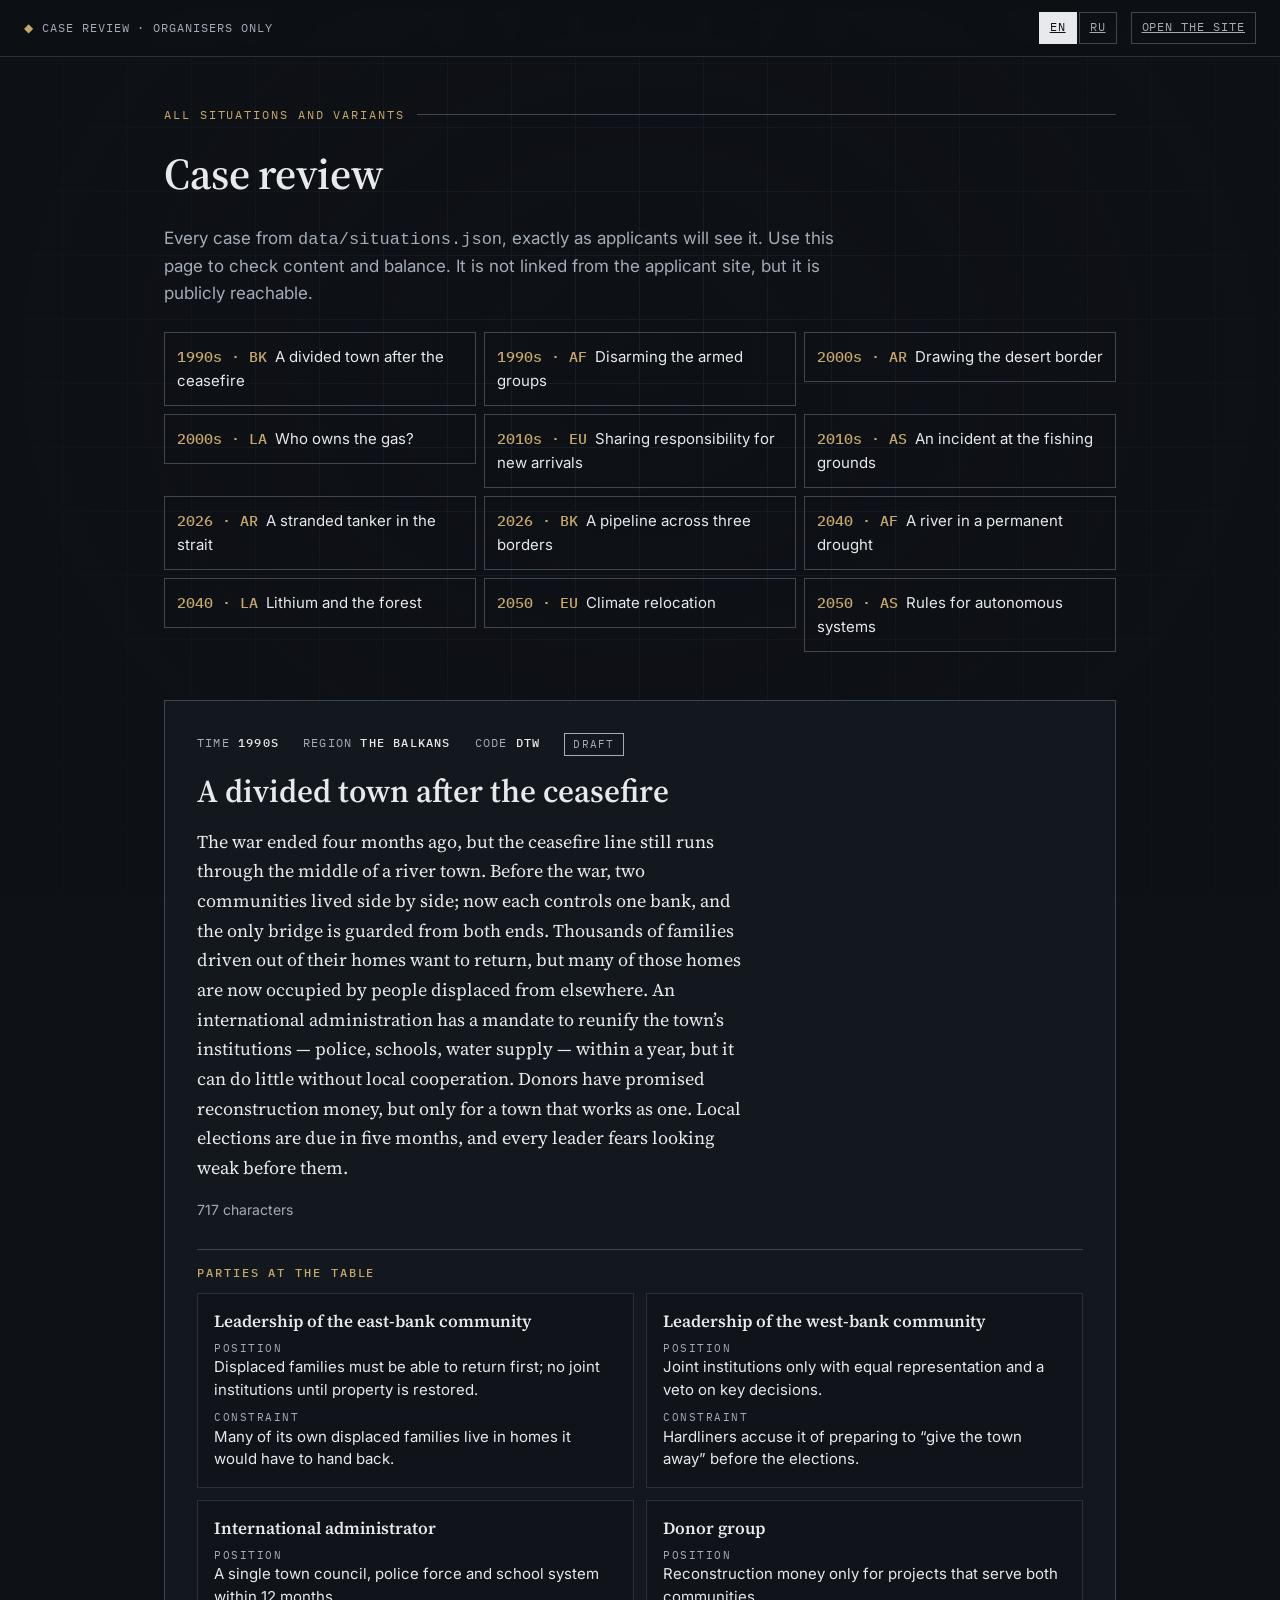
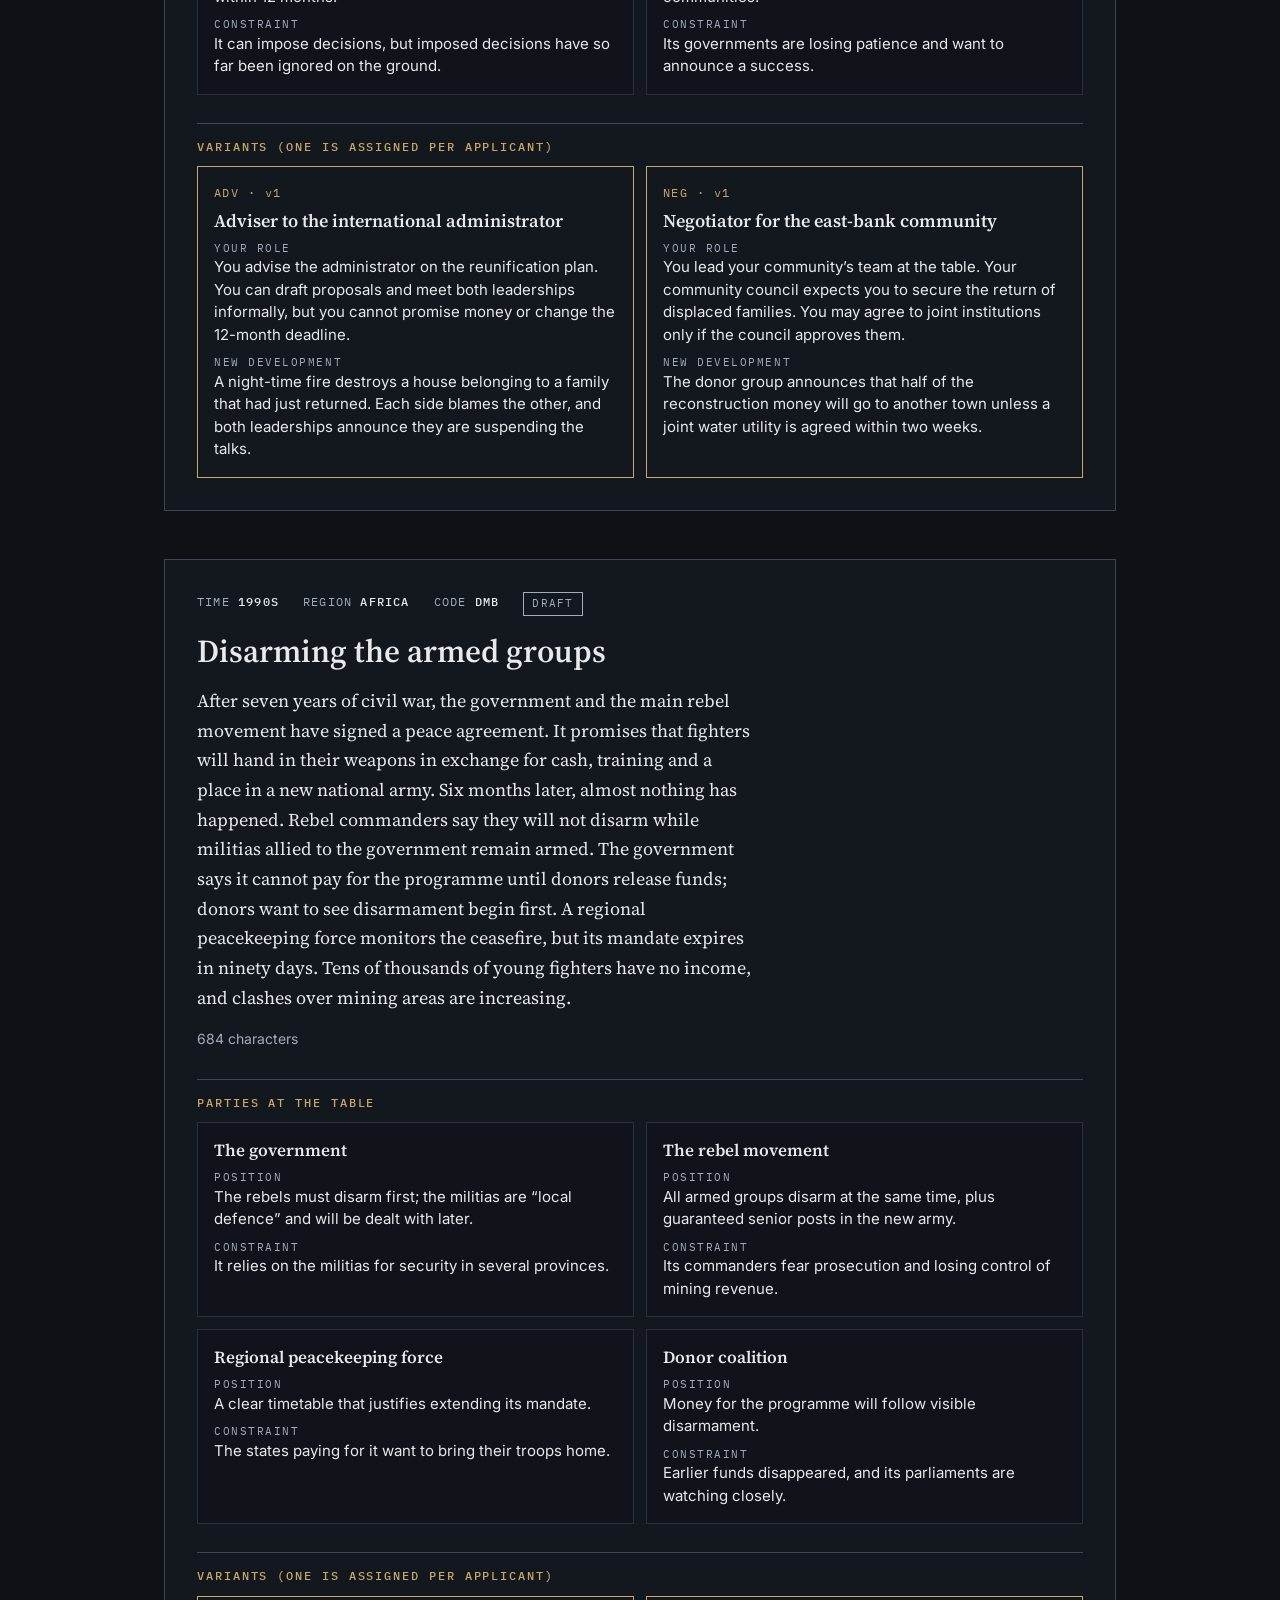
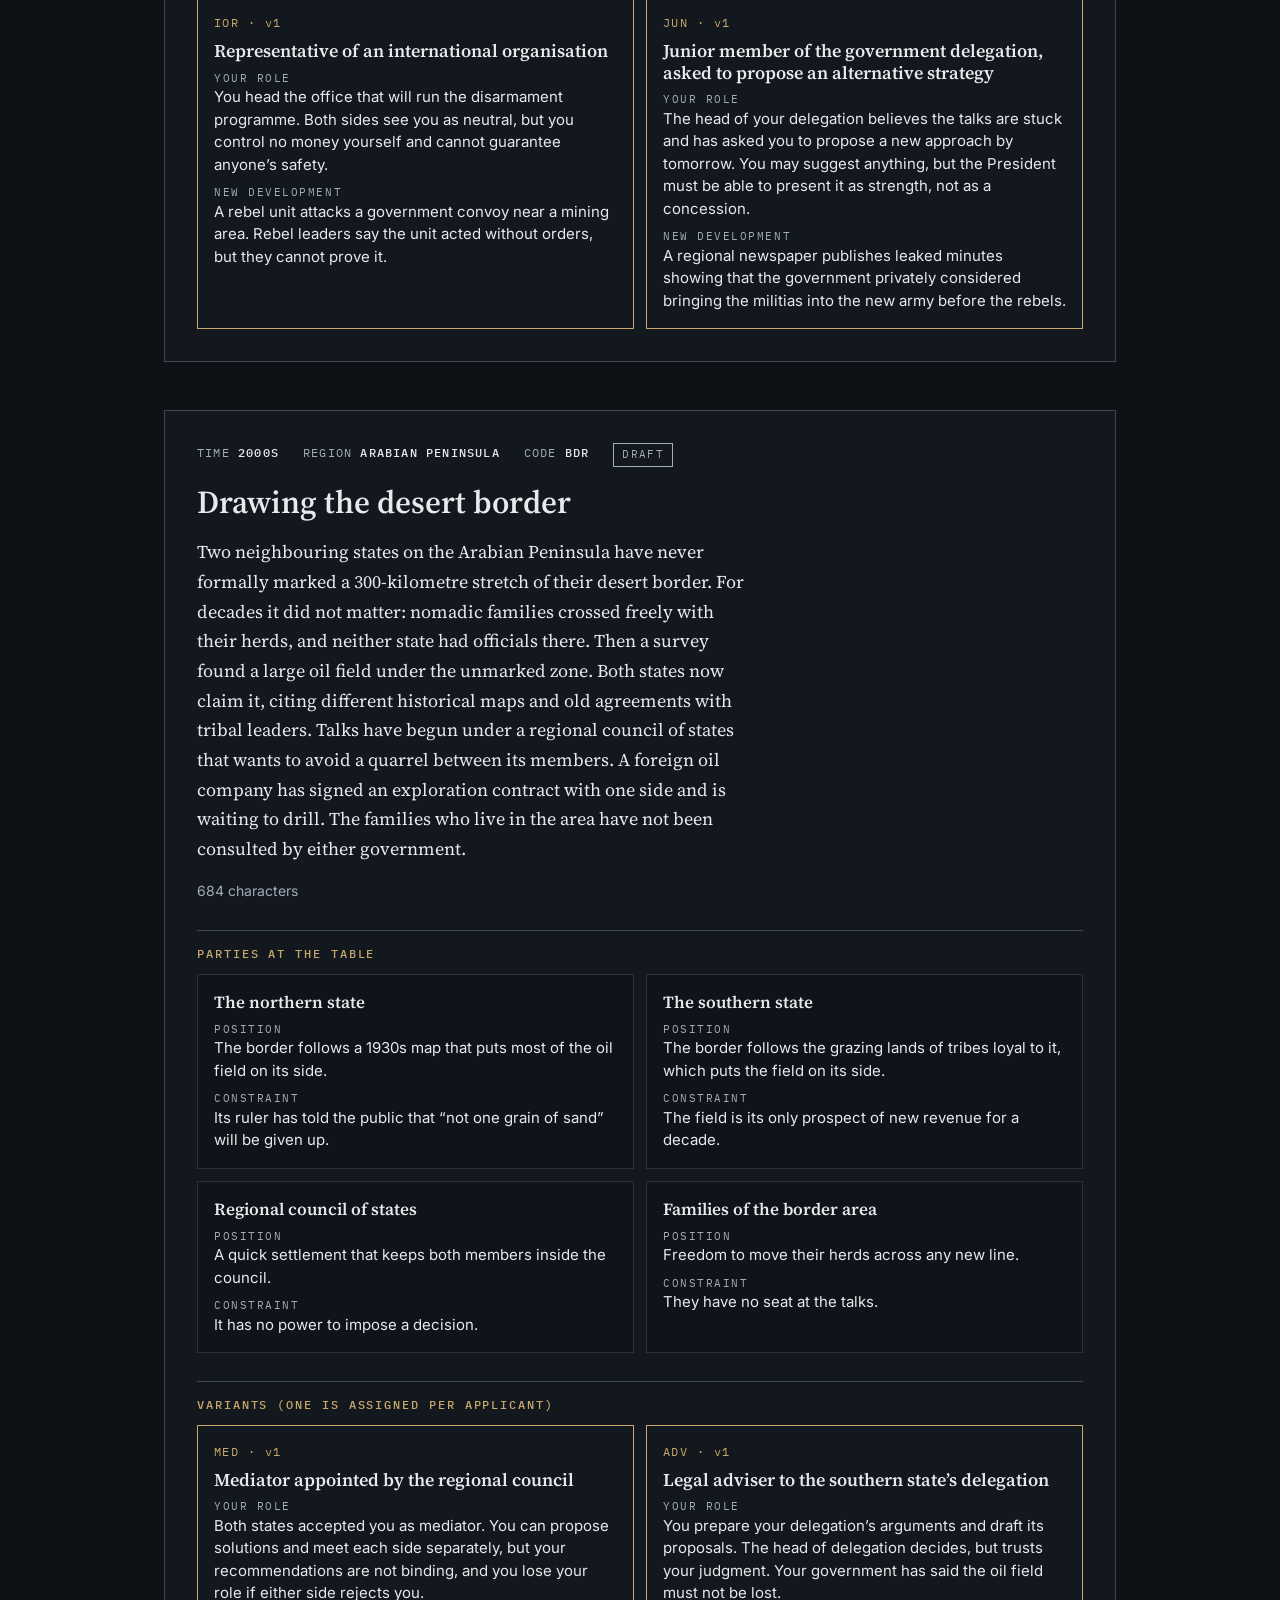
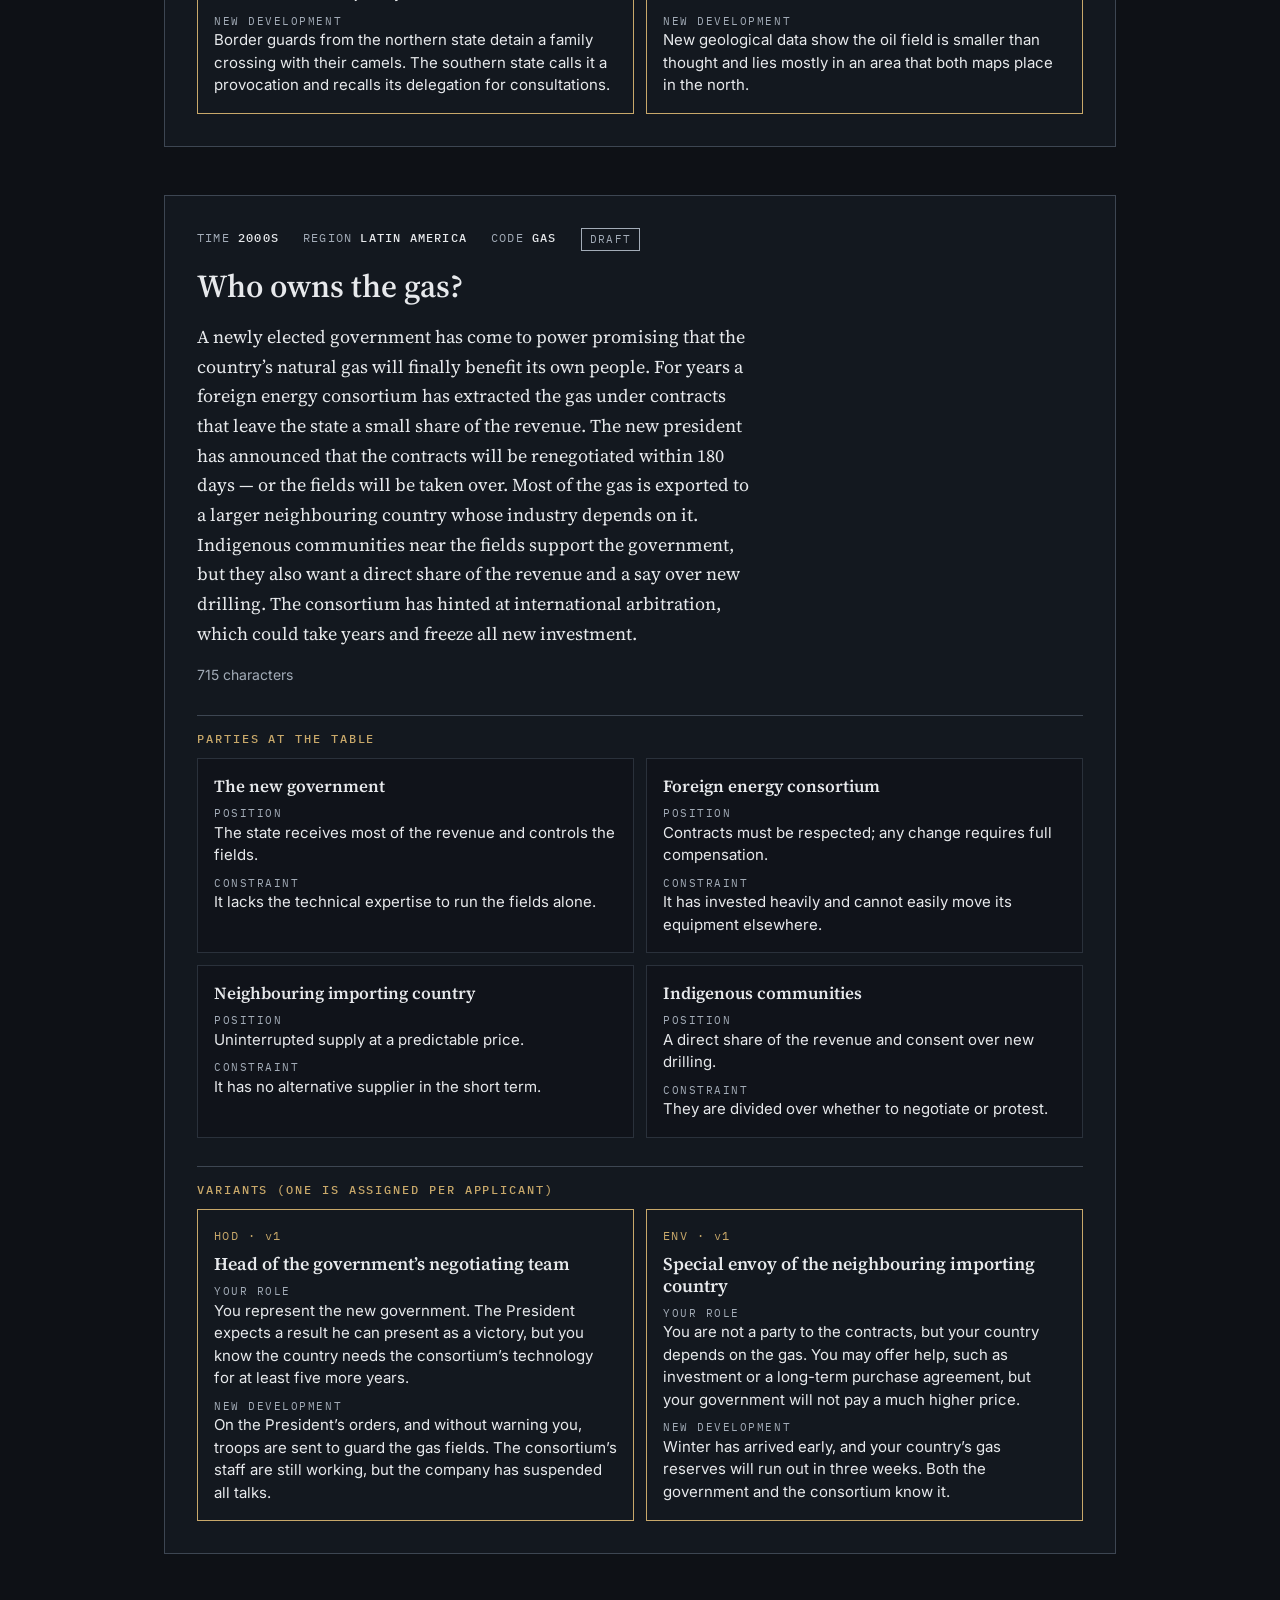
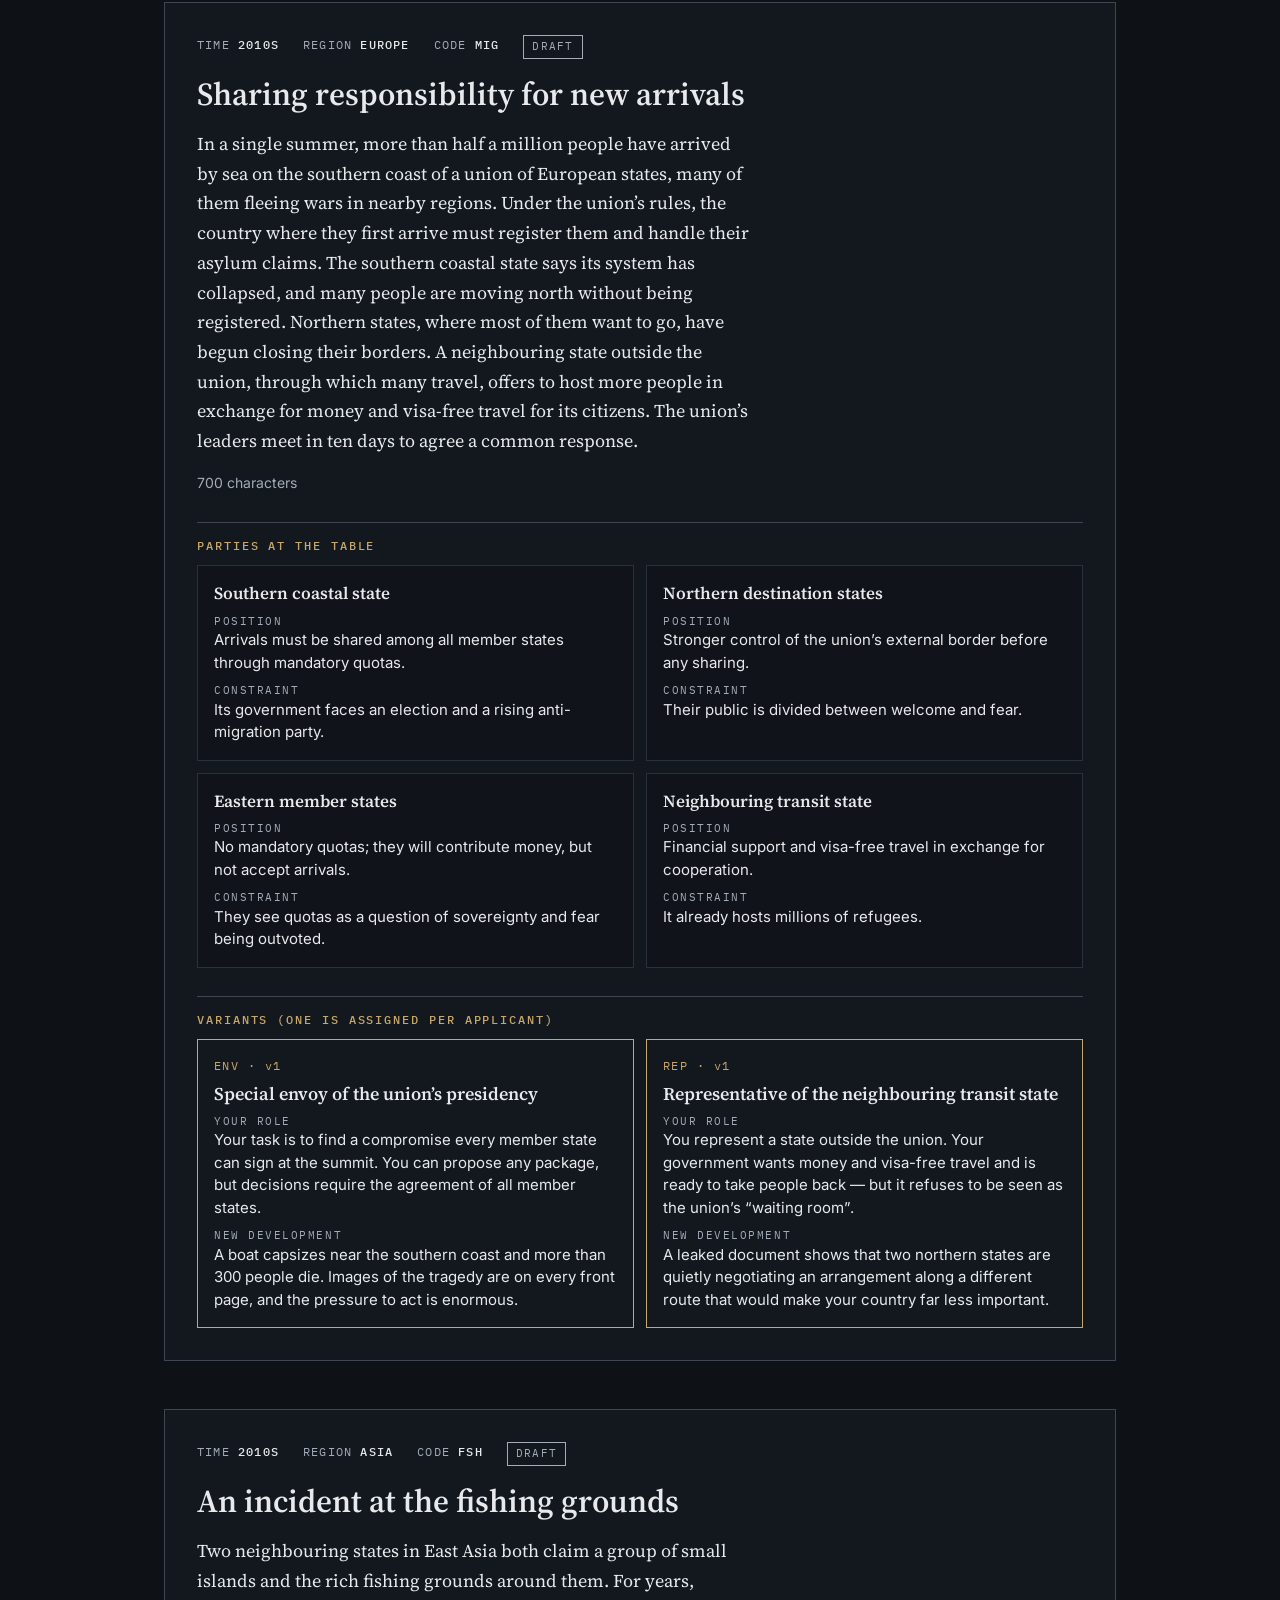
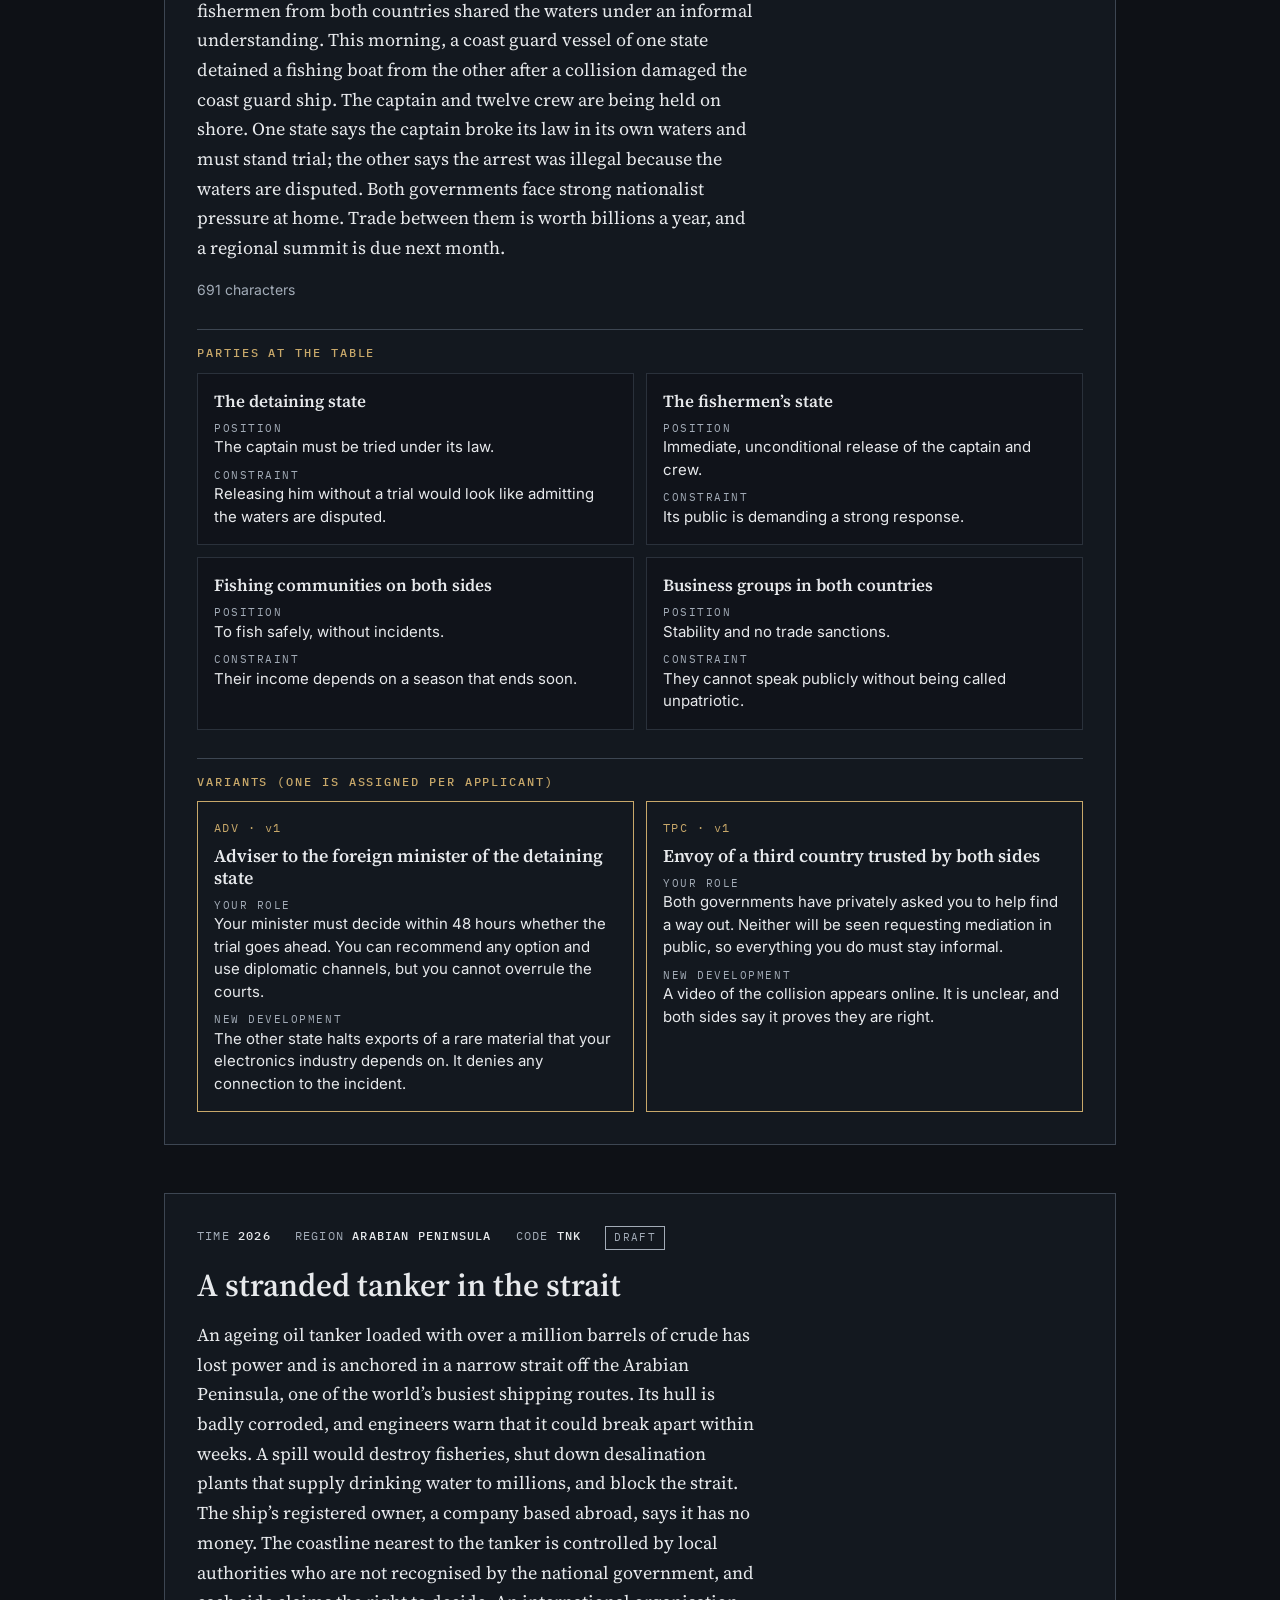
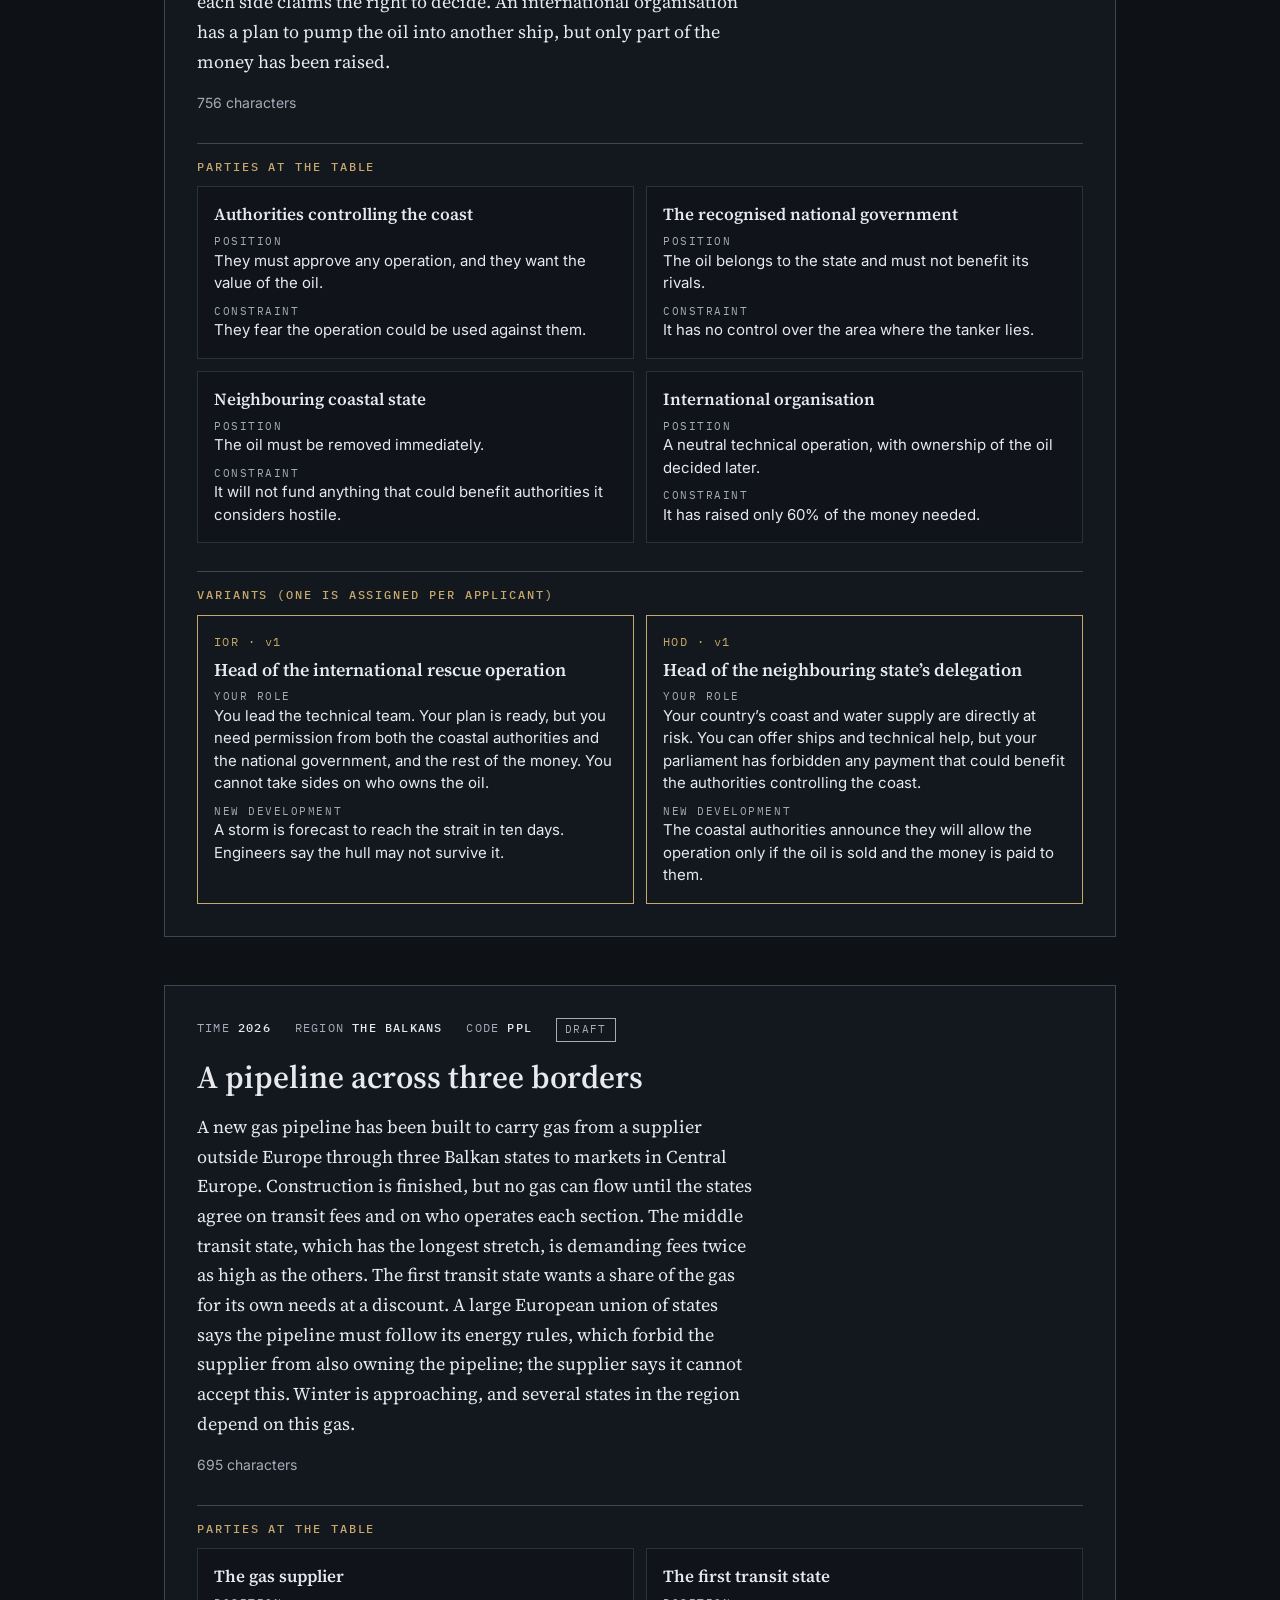
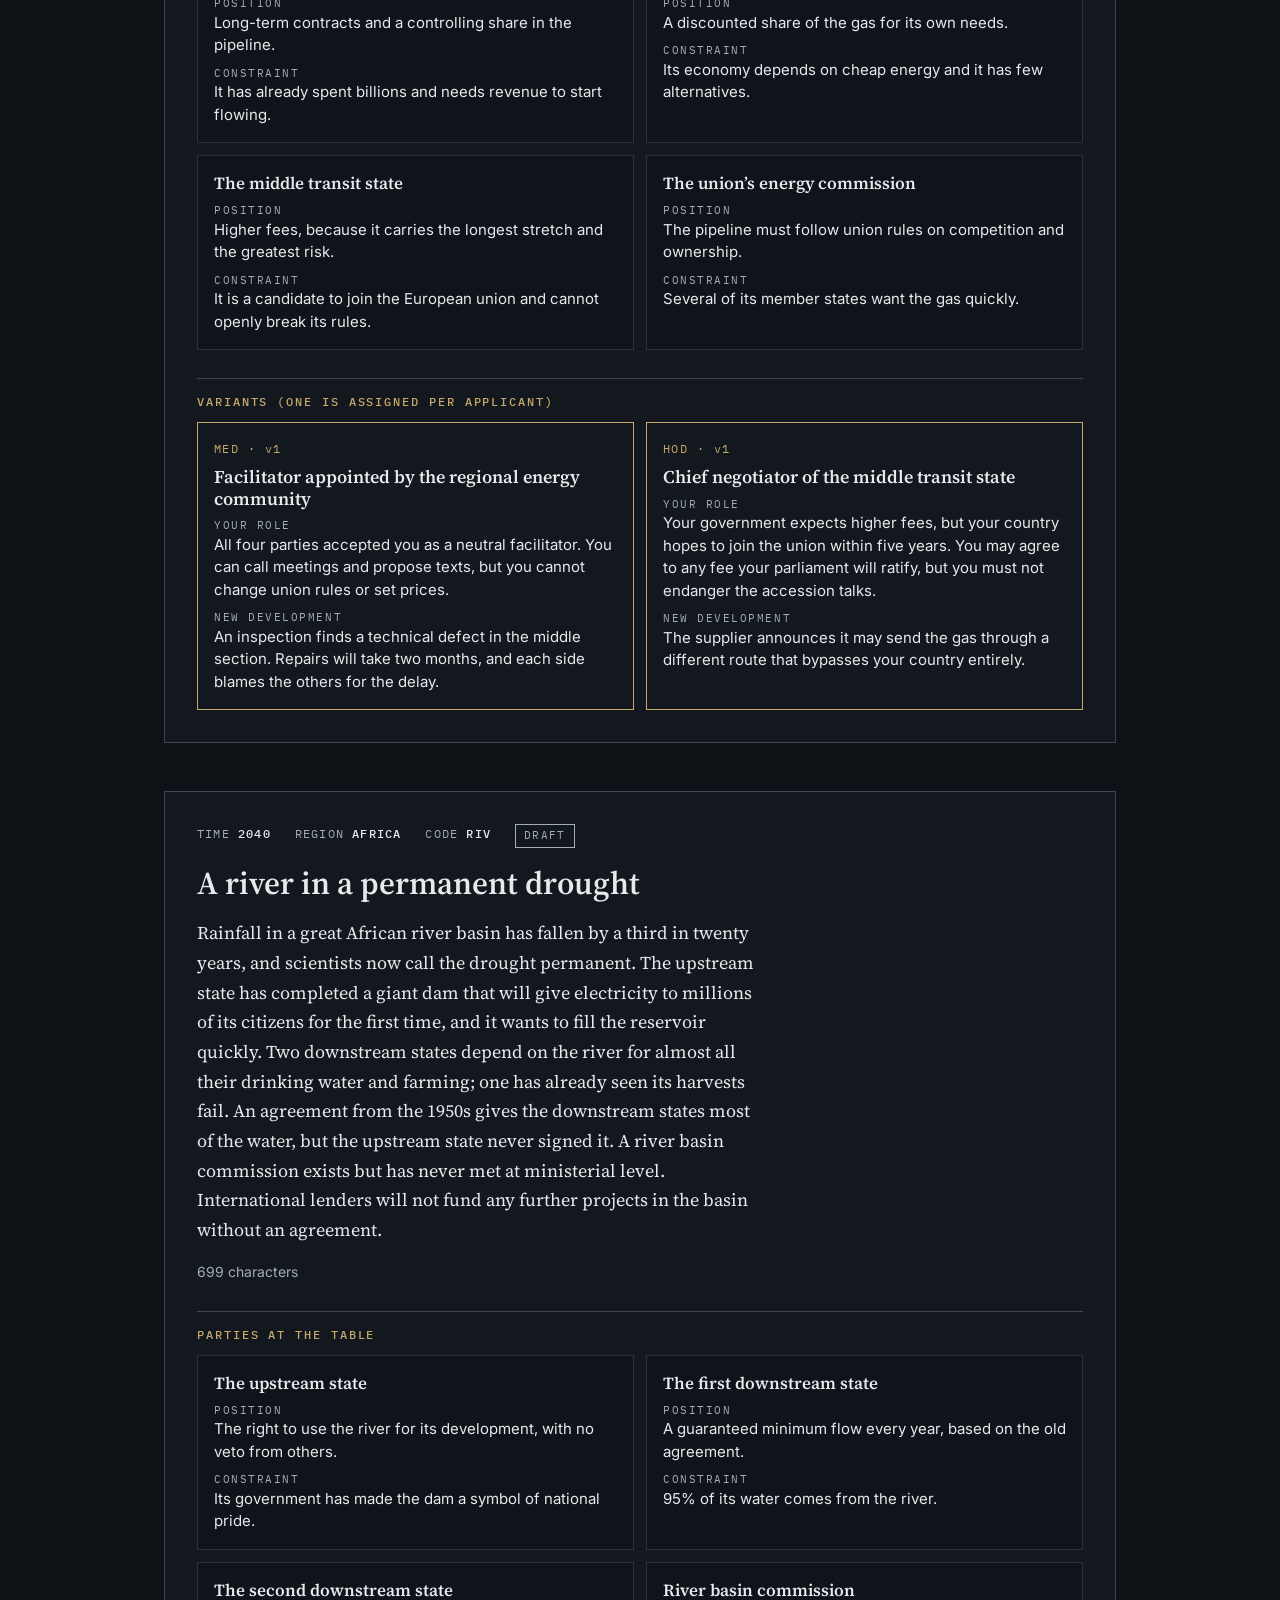
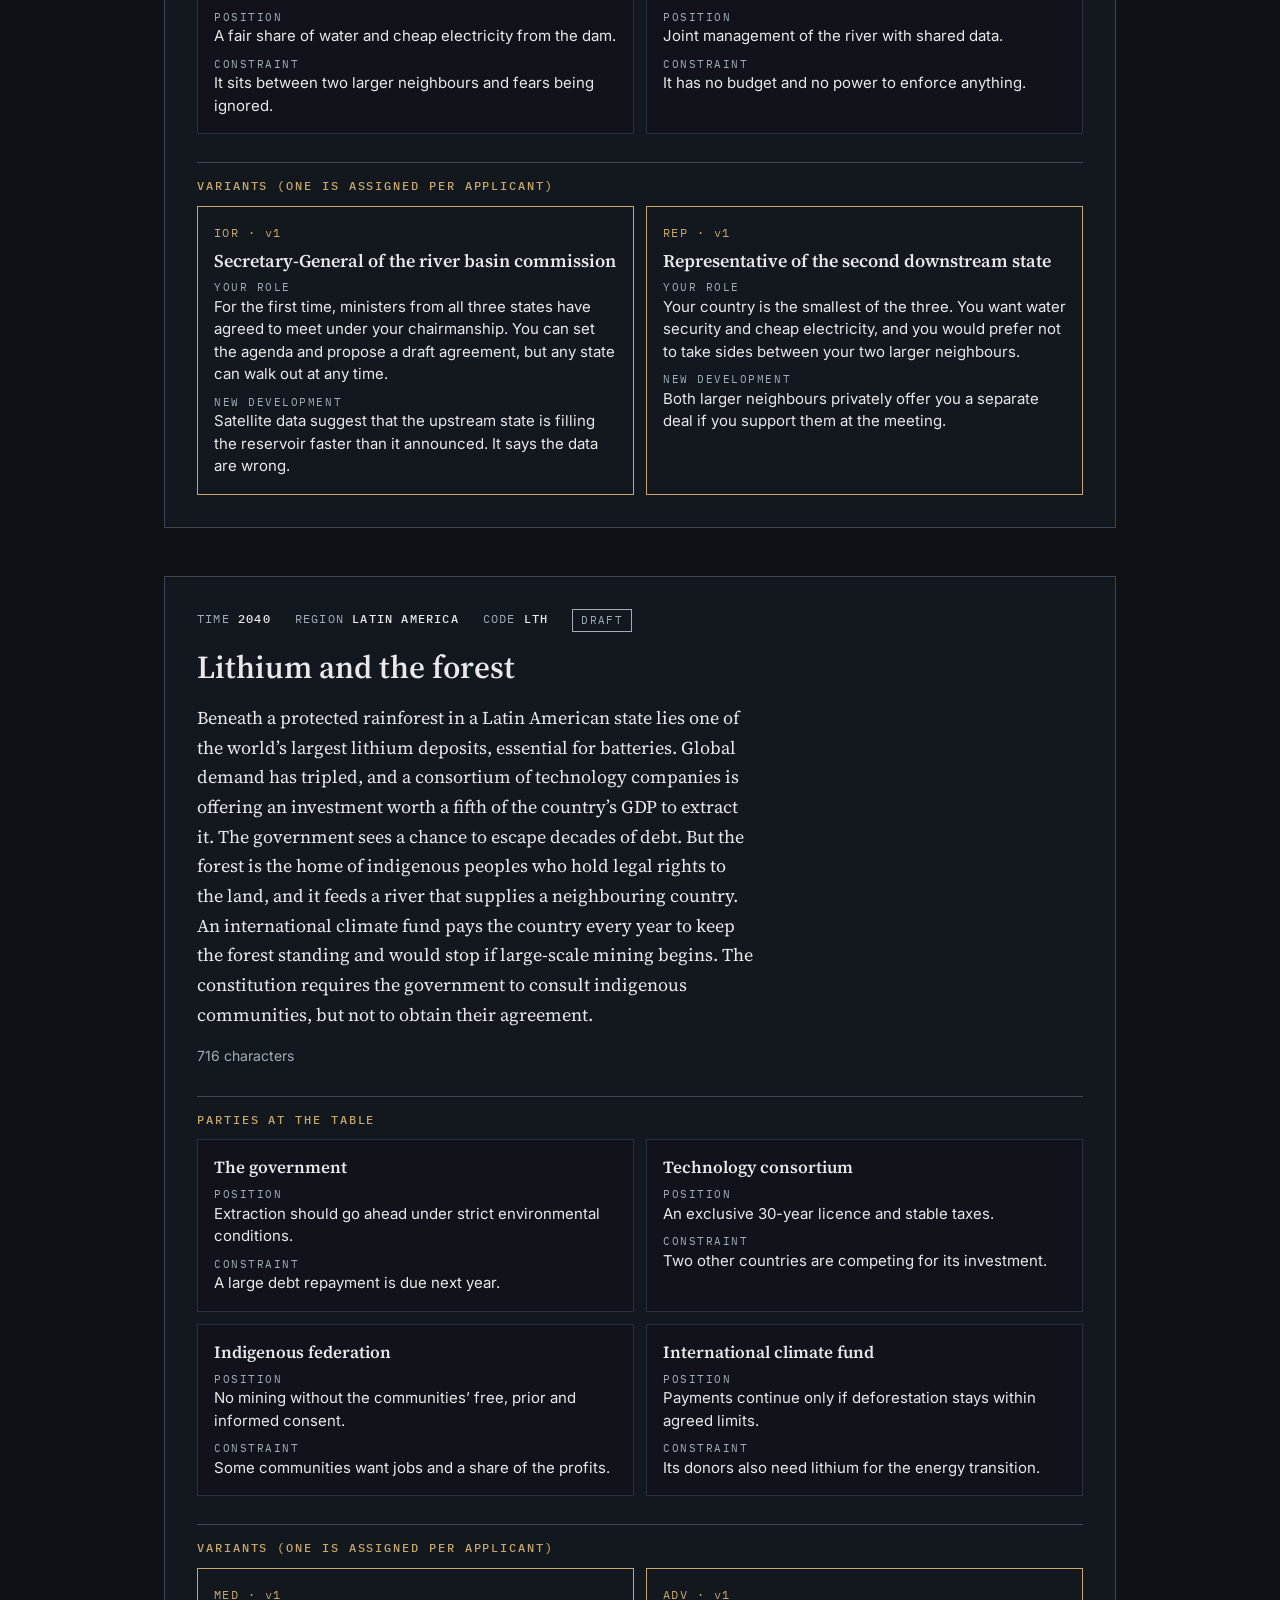
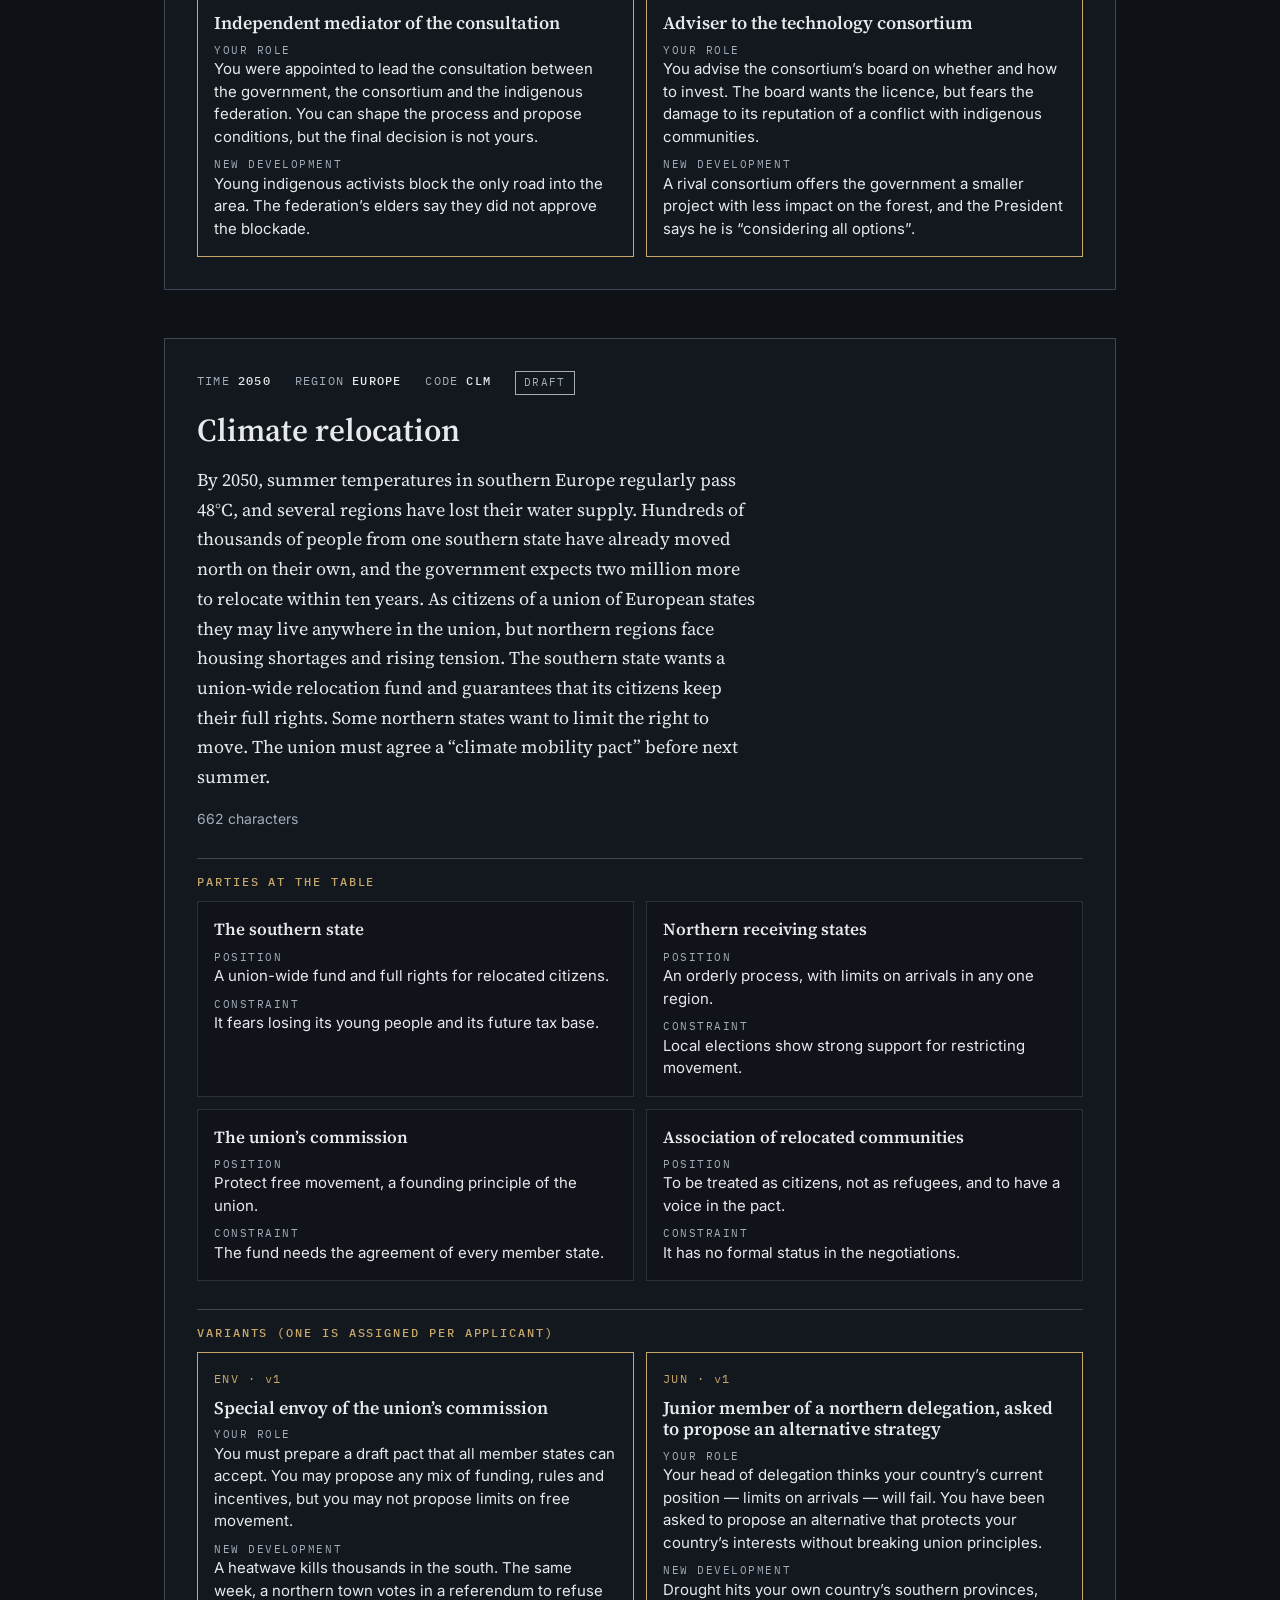
==== commit 79aaf3d6: "Add files via upload" ====
--- a/review.html
+++ b/review.html
@@ -39,7 +39,7 @@
 <body>
   <header class="topbar">
     <div class="topbar__brand"><span class="topbar__mark" aria-hidden="true">◆</span><span>Case review · organisers only</span></div>
-    <div class="topbar__lang"><a class="lang" href="./">Open the site</a></div>
+    <div class="topbar__lang"><a class="lang" href="?lang=en" id="l-en">EN</a><a class="lang" href="?lang=ru" id="l-ru">RU</a><a class="lang" href="./" style="margin-left:12px">Open the site</a></div>
   </header>
   <main id="main" class="stage">
     <section class="screen">
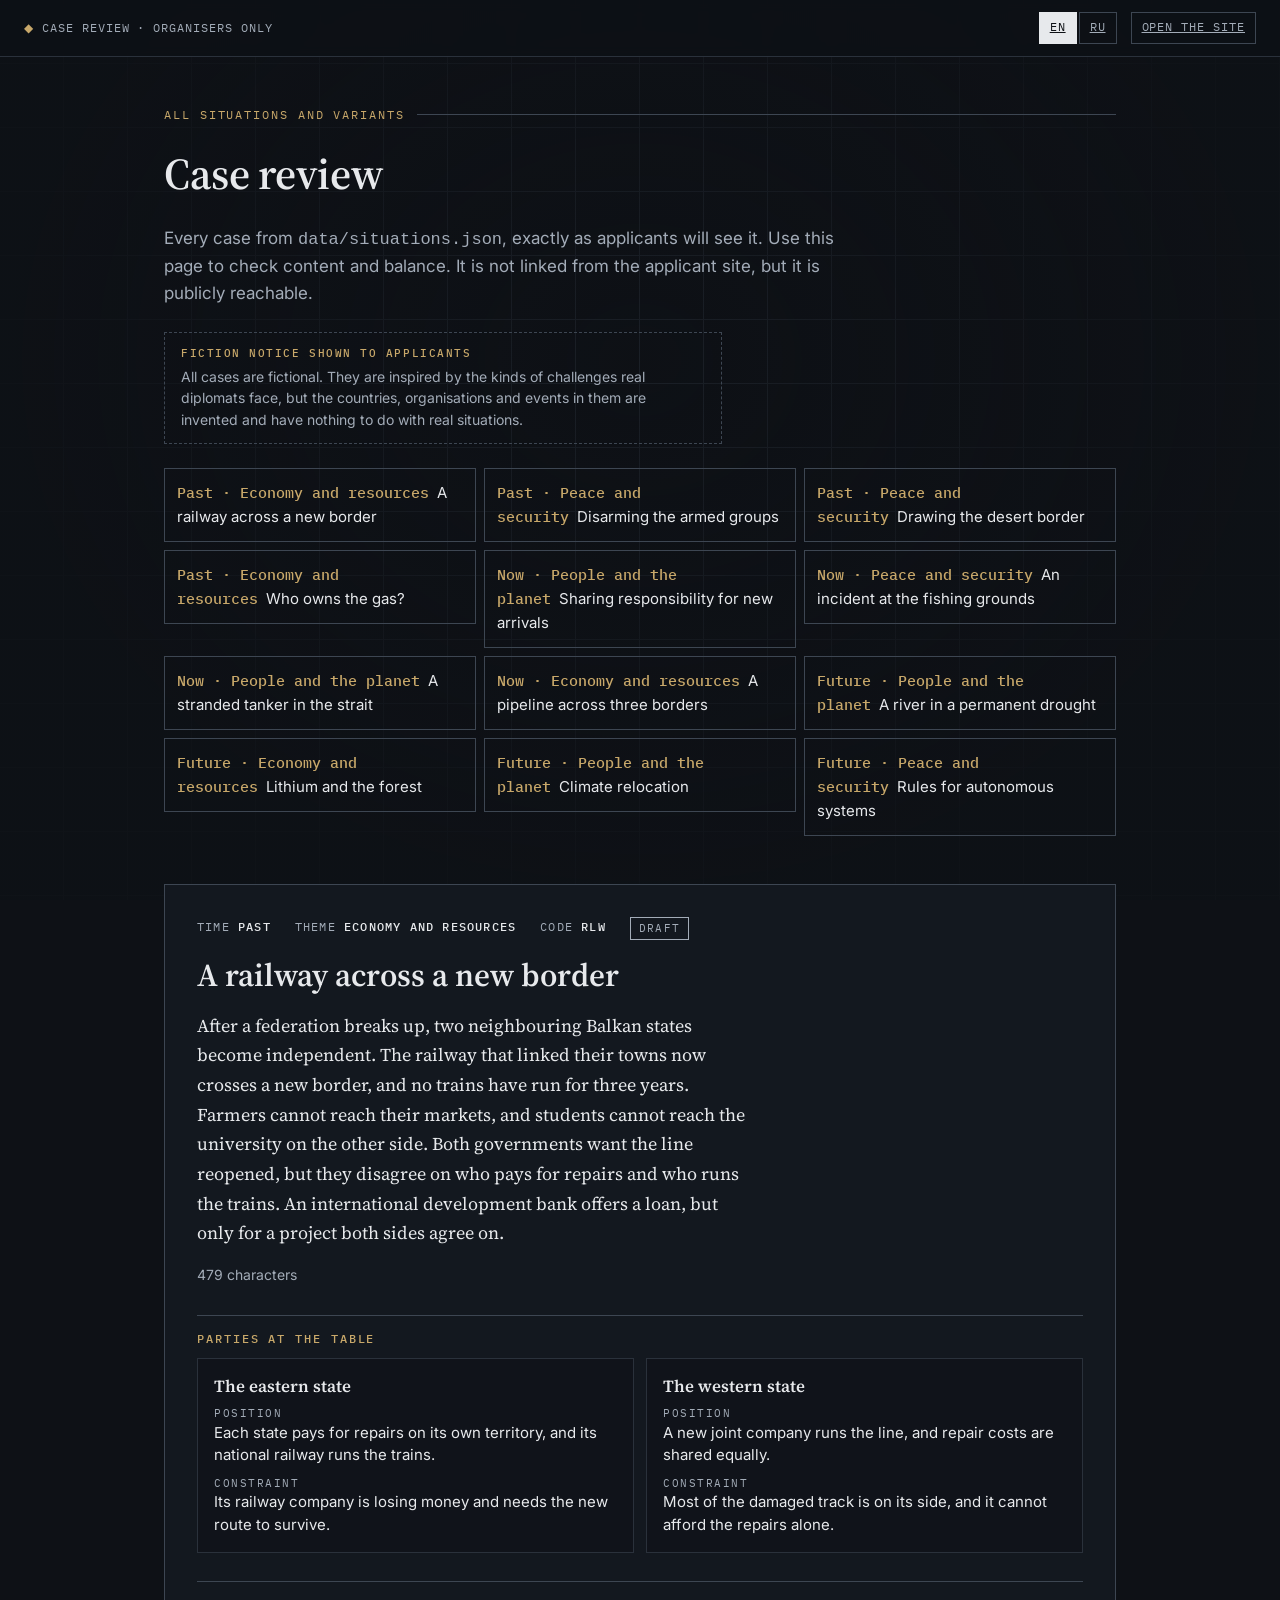
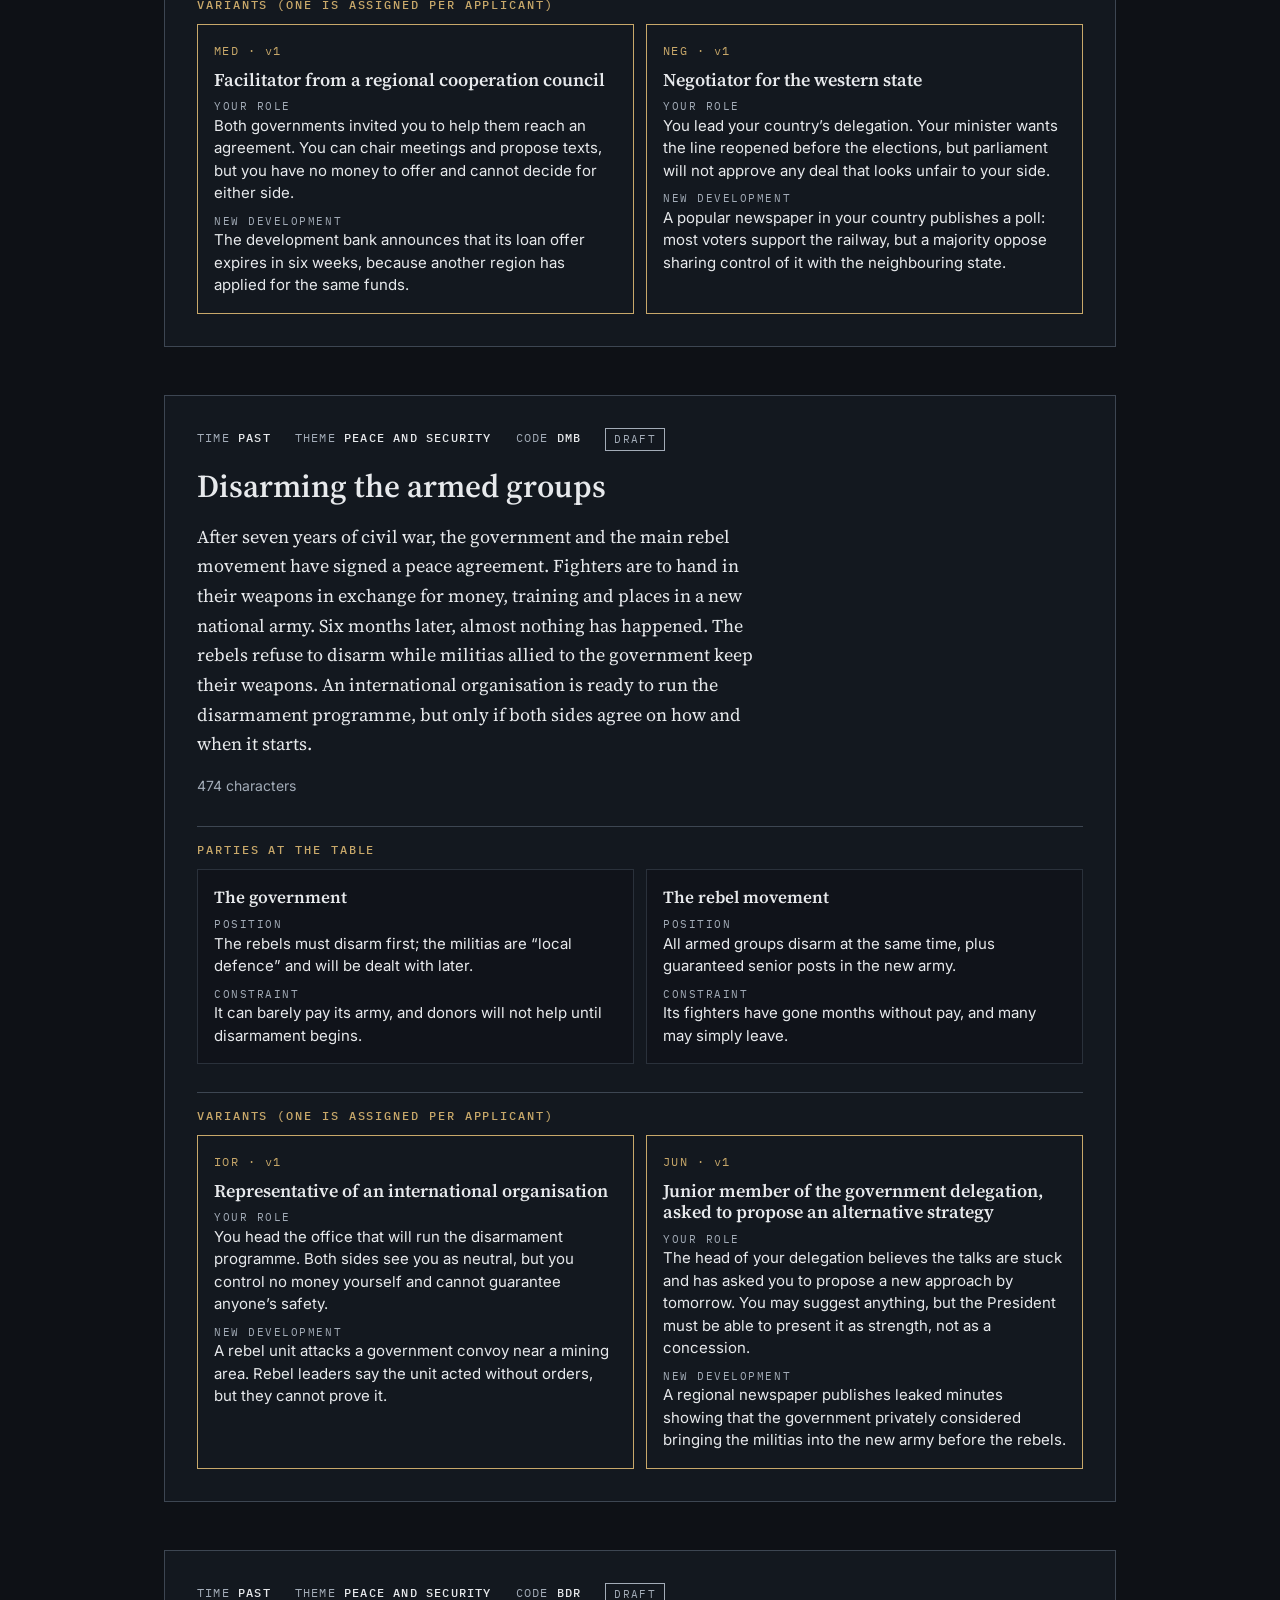
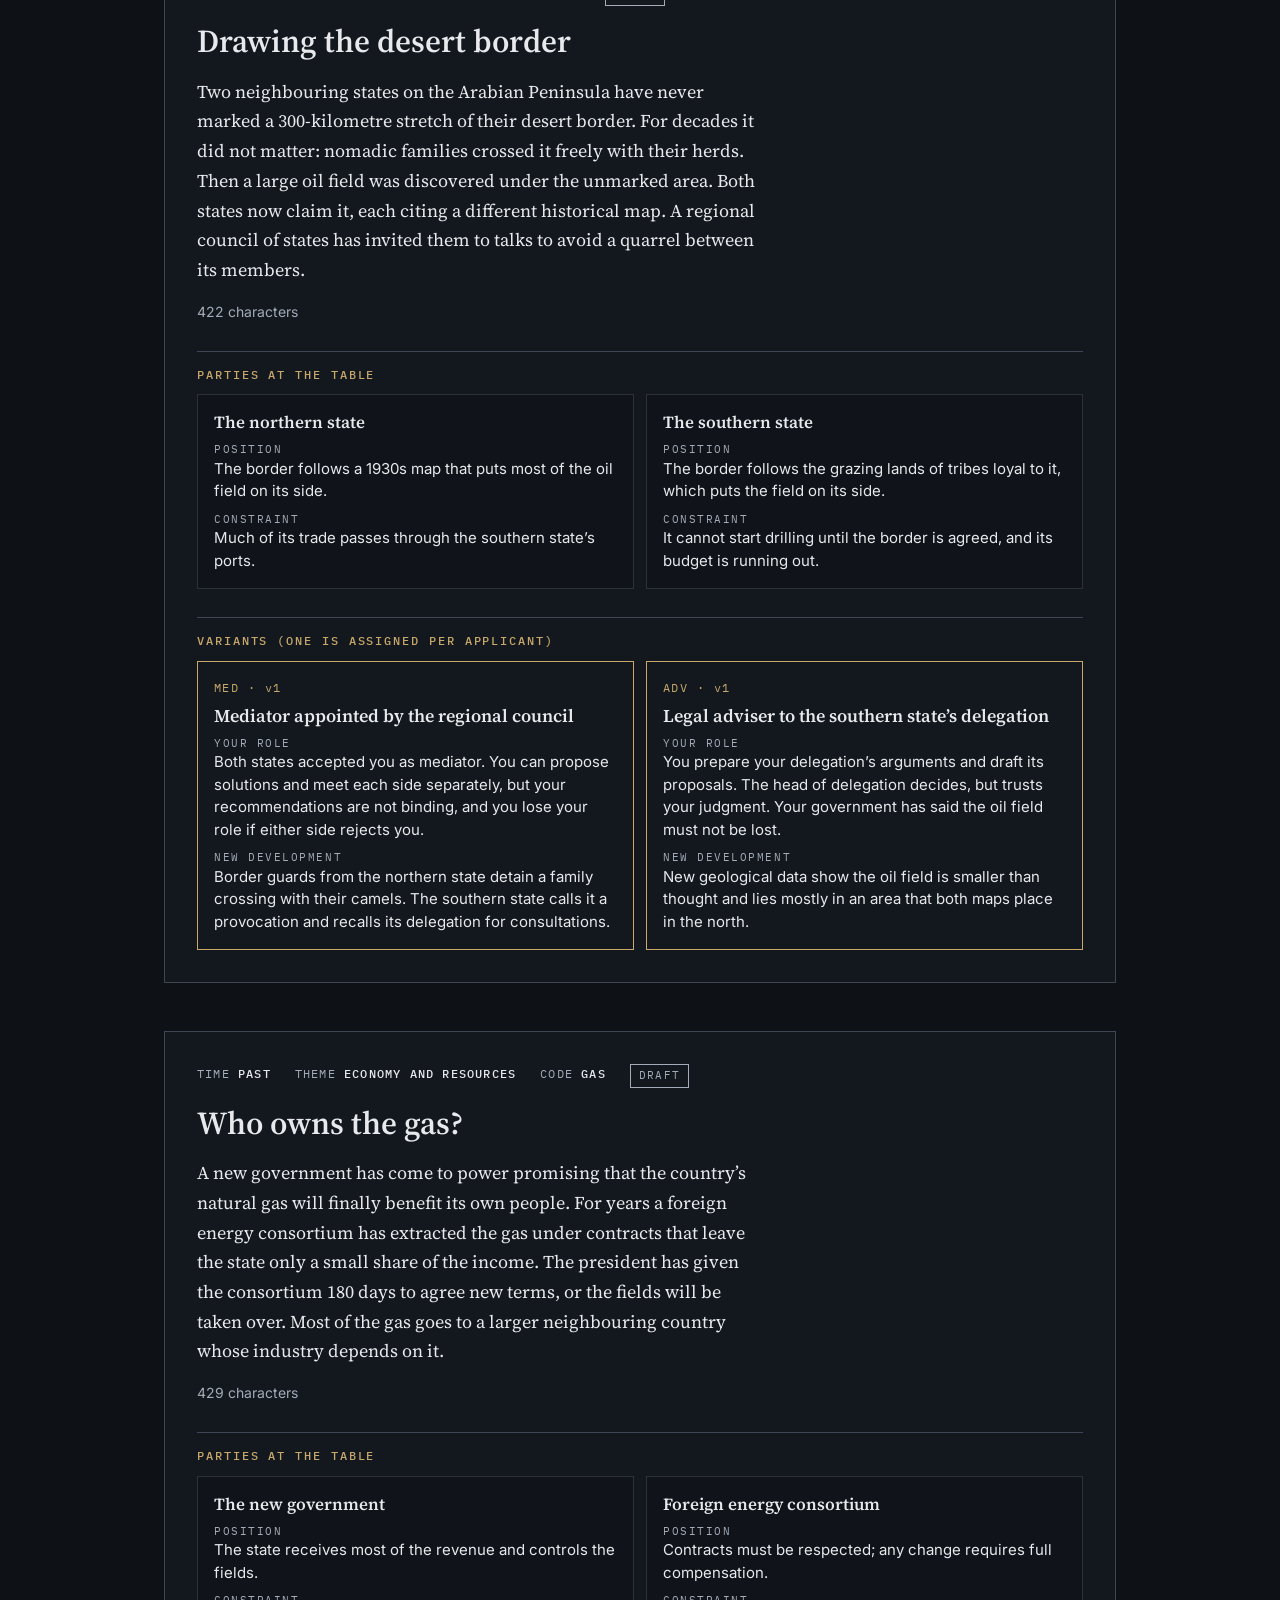
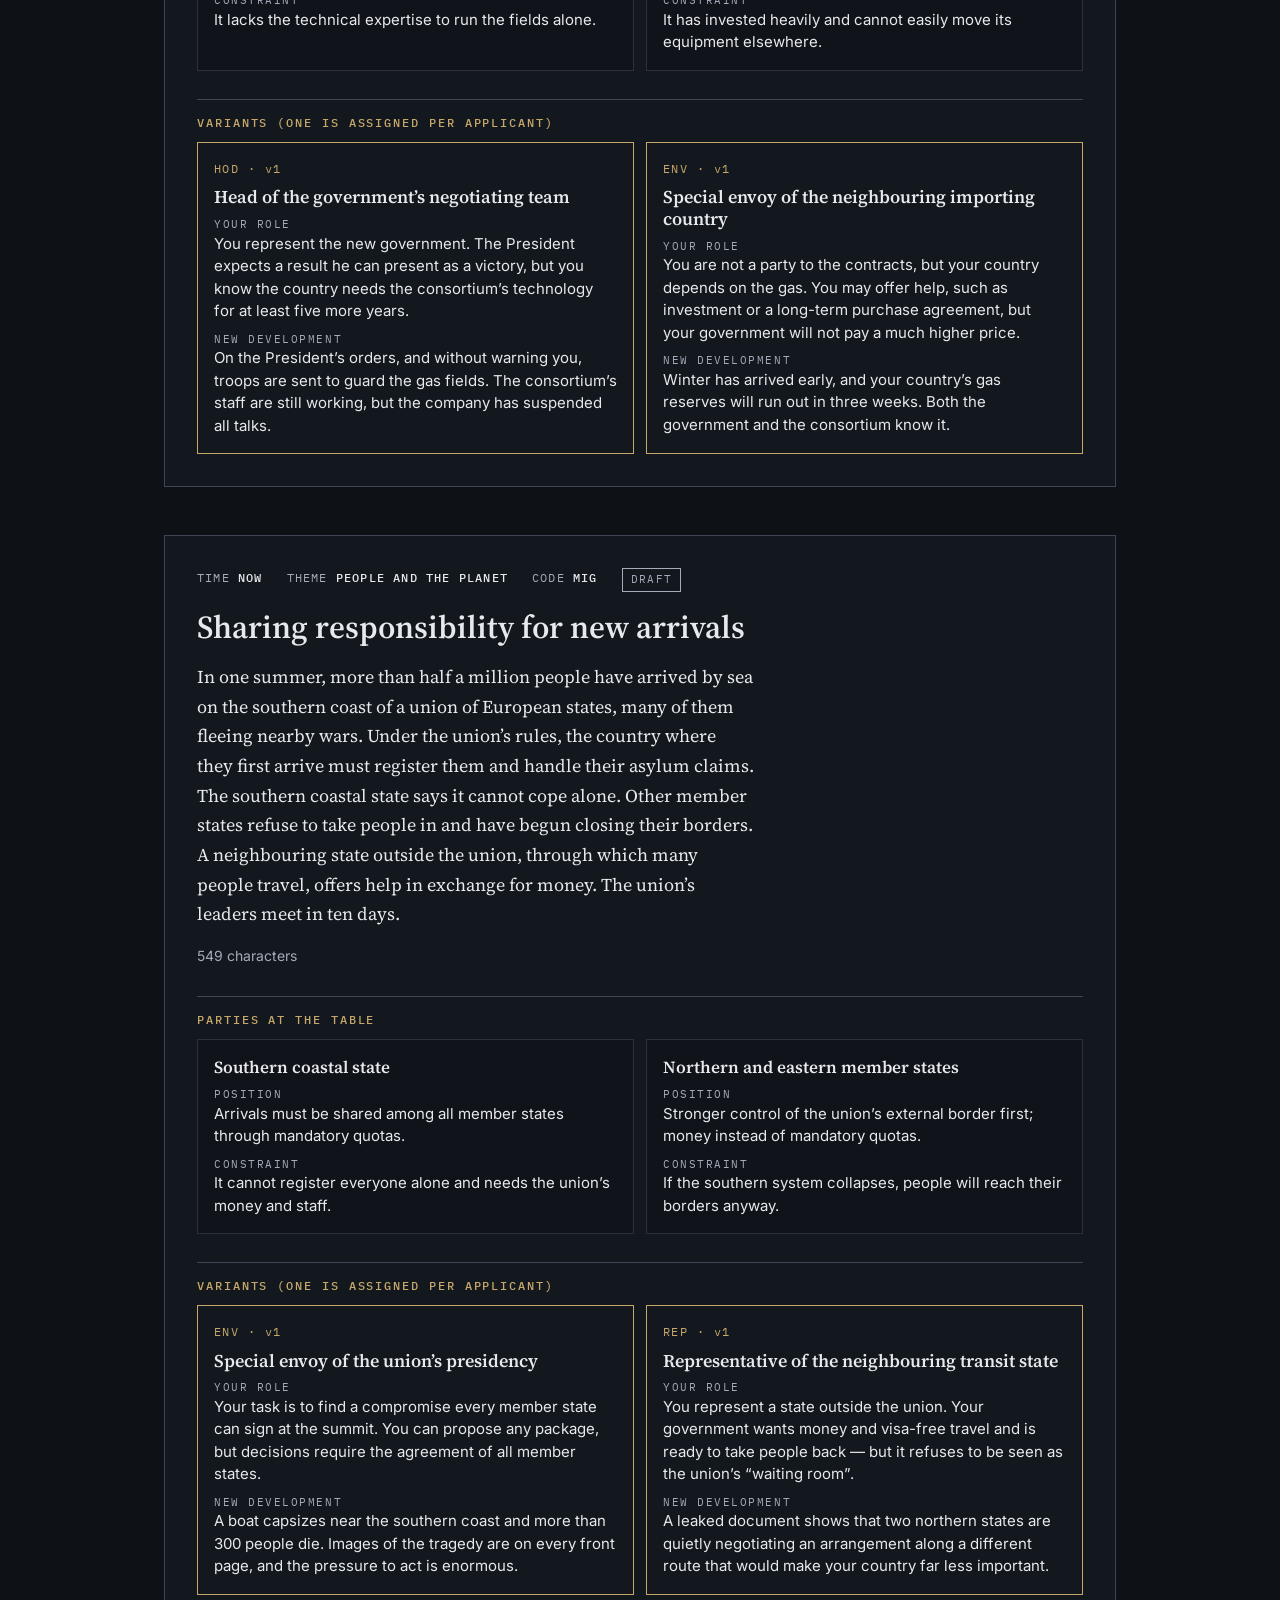
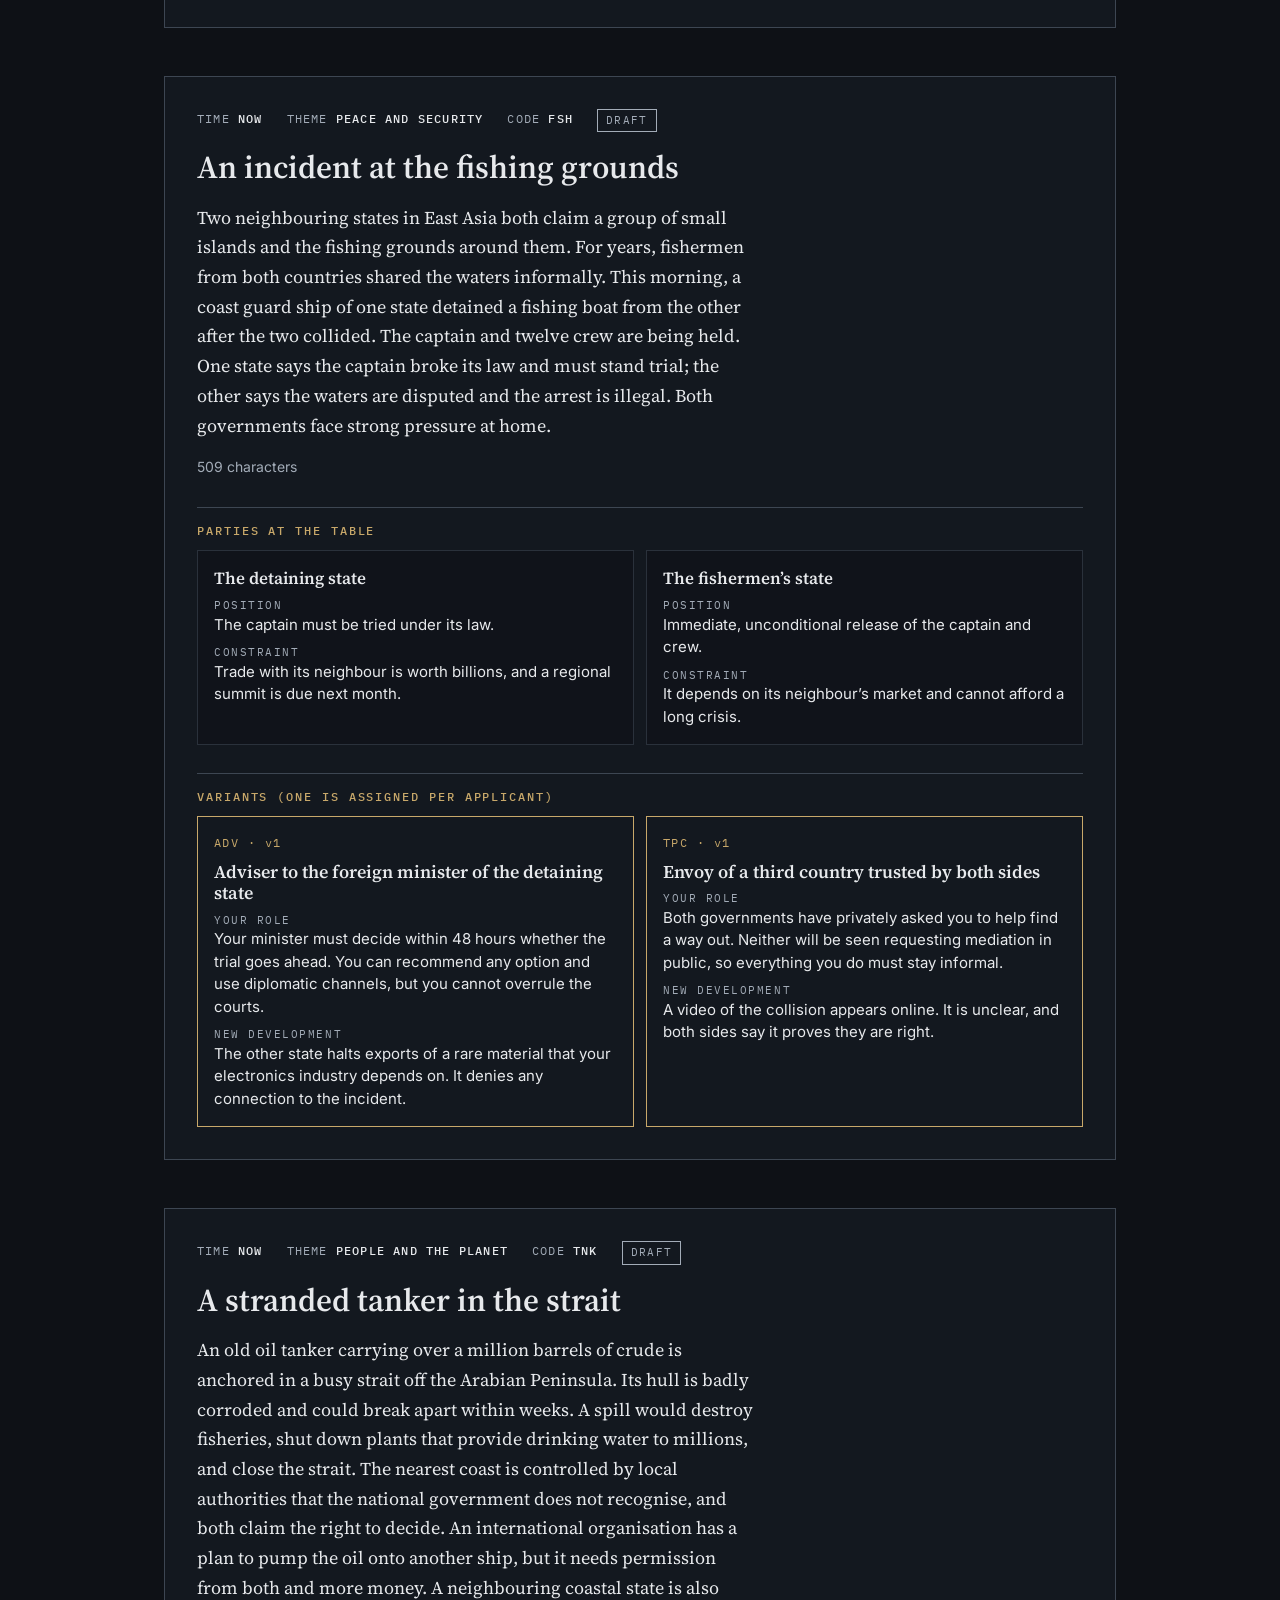
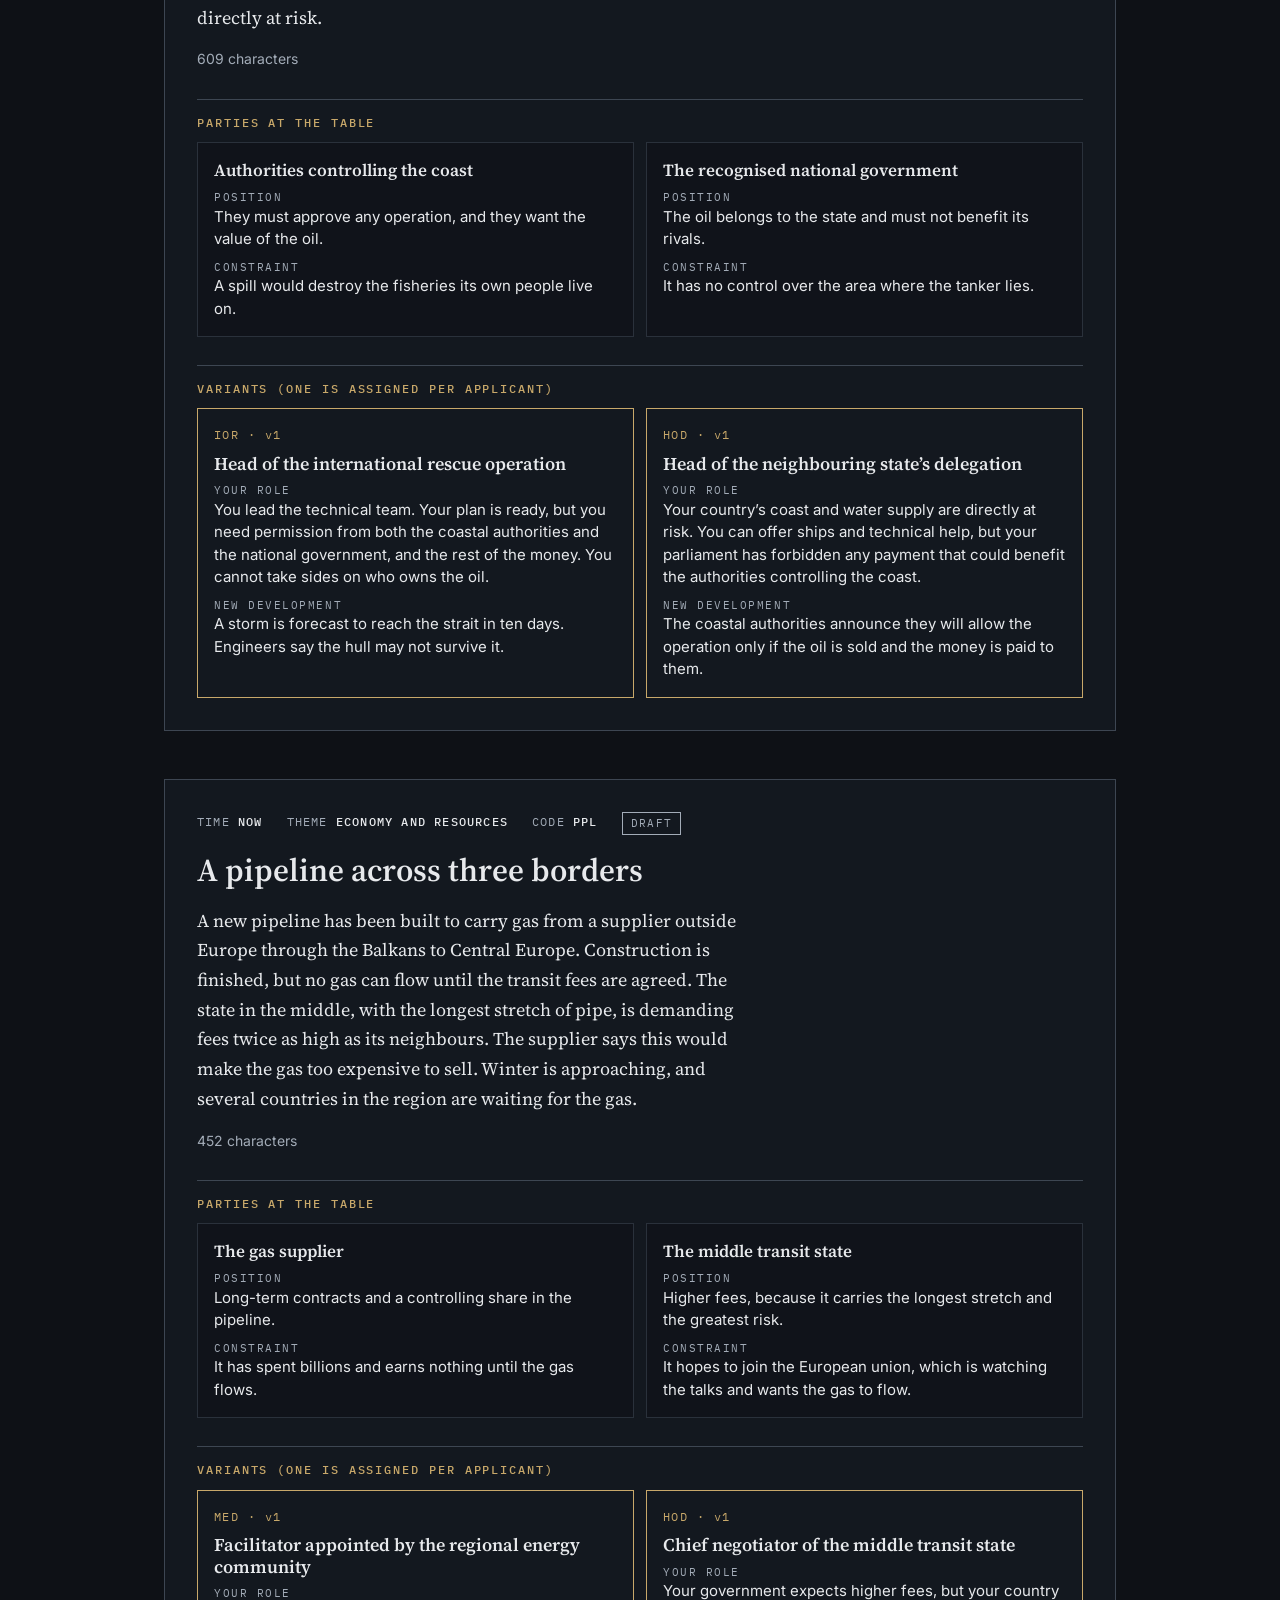
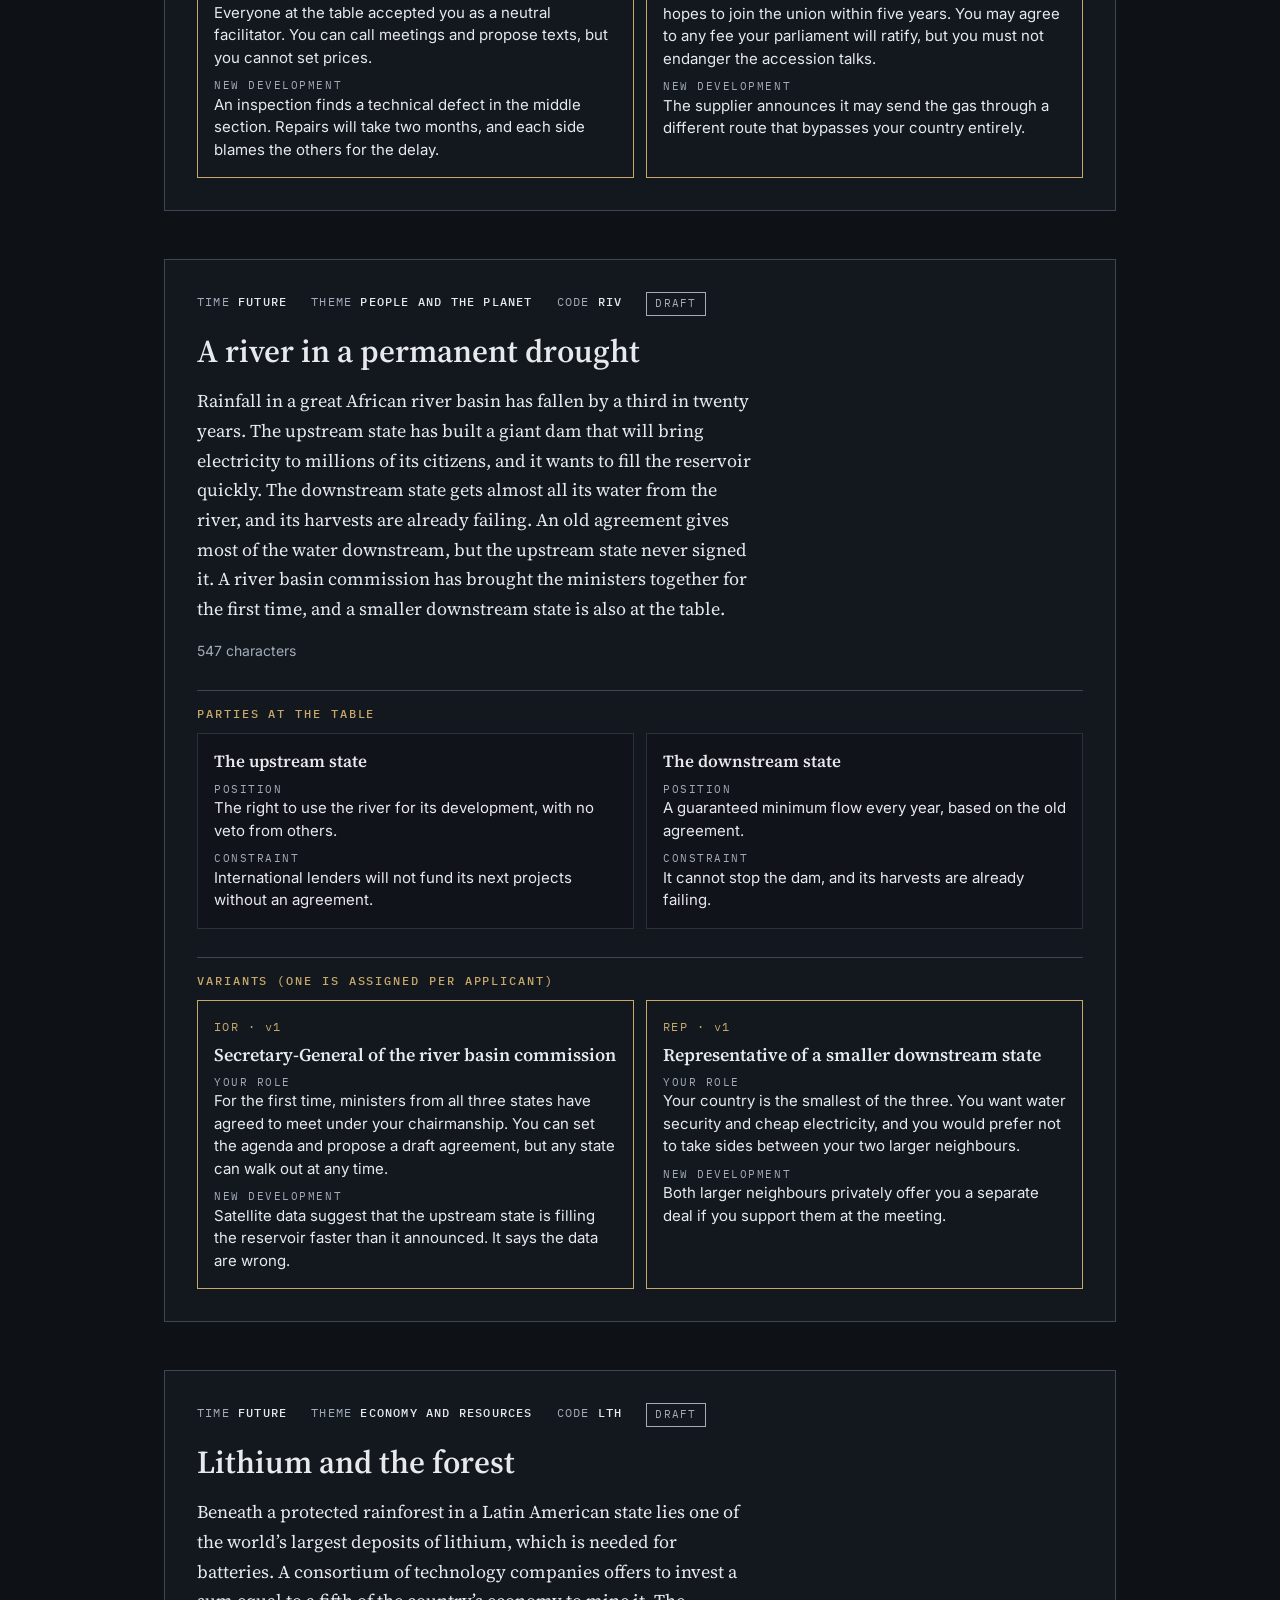
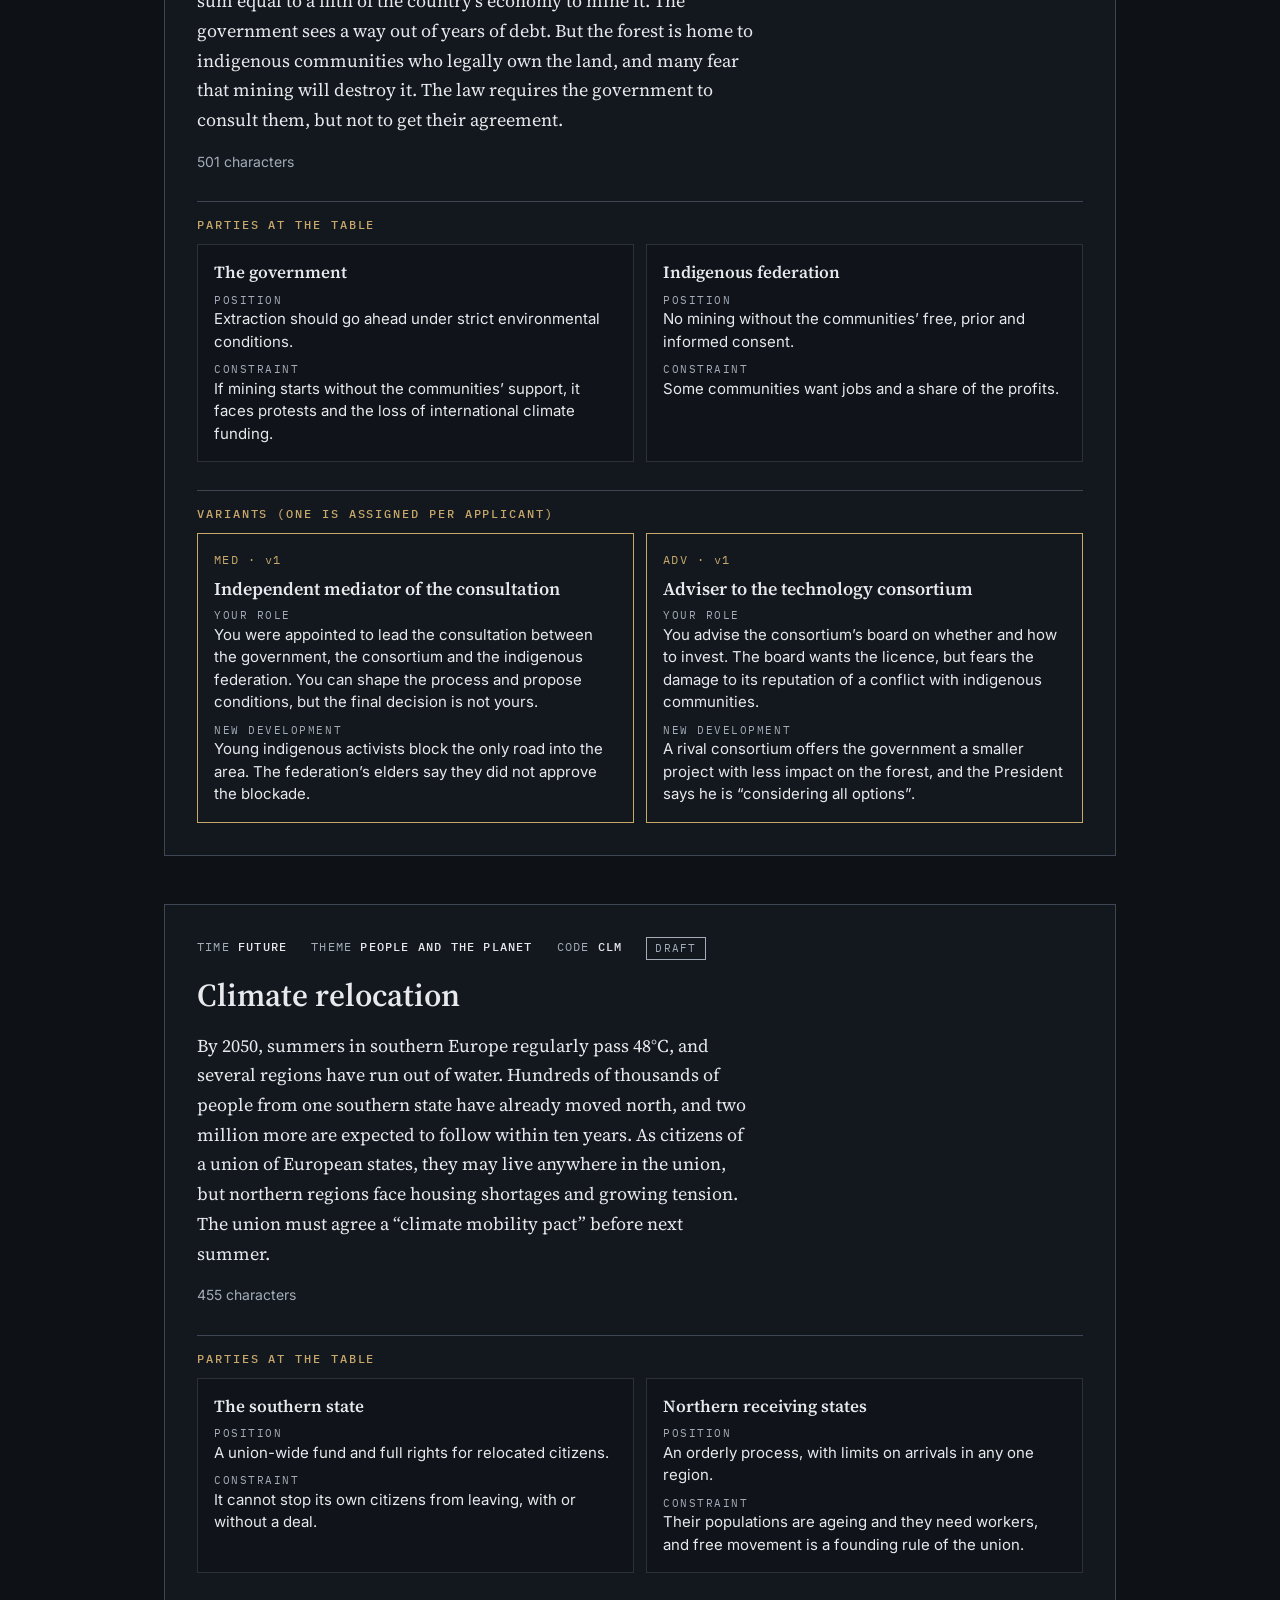
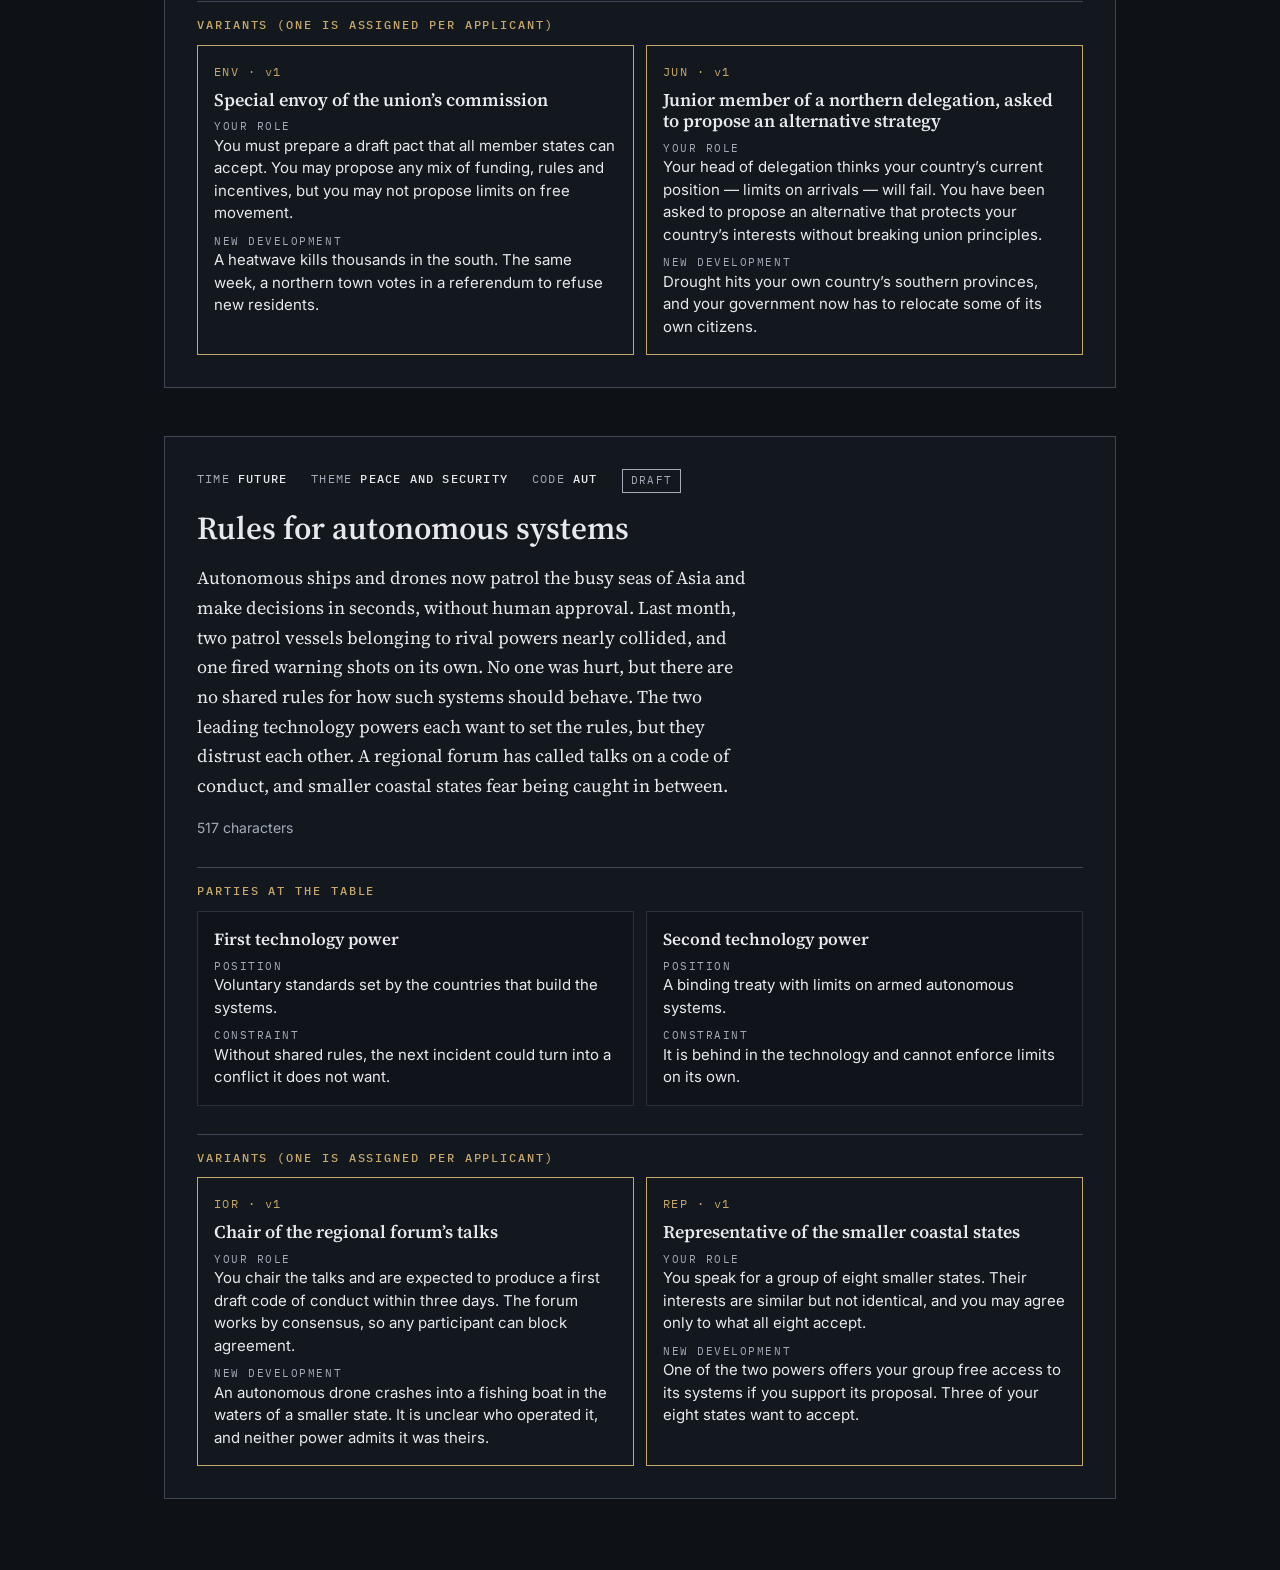
==== commit 62190975: "Add files via upload" ====
--- a/review.html
+++ b/review.html
@@ -46,6 +46,7 @@
       <p class="eyebrow">All situations and variants</p>
       <h1>Case review</h1>
       <p class="lead muted">Every case from <code>data/situations.json</code>, exactly as applicants will see it. Use this page to check content and balance. It is not linked from the applicant site, but it is publicly reachable.</p>
+      <aside class="fiction"><strong>Fiction notice shown to applicants</strong>All cases are fictional. They are inspired by the kinds of challenges real diplomats face, but the countries, organisations and events in them are invented and have nothing to do with real situations.</aside>
       <div class="toc-wrap"><ul class="toc" id="toc"></ul></div>
     </section>
     <div id="cases"></div>
--- a/css/screens.css
+++ b/css/screens.css
@@ -144,3 +144,66 @@
 .dossier .party { background: rgba(255,255,255,.35); border-color: #d6cfbf; }
 .dossier .party__row span { color: #5b5a55; }
 .dossier dd strong { font-weight: 600; }
+
+/* ---------- Fiction notice ---------- */
+.fiction {
+  max-width: var(--measure); font-size: .875rem; line-height: 1.55; color: var(--muted);
+  padding: var(--space-3) var(--space-4); border: 1px dashed var(--line-strong);
+}
+.fiction strong { display: block; font-family: var(--font-mono); font-size: .6875rem; font-weight: 500; letter-spacing: .14em; text-transform: uppercase; color: var(--accent); margin-bottom: var(--space-1); }
+.fiction-short { font-family: var(--font-mono); font-size: .6875rem; letter-spacing: .08em; text-transform: uppercase; color: var(--muted); margin-top: var(--space-2); }
+.dossier .fiction-short { color: #5b5a55; margin-top: var(--space-4); }
+
+/* ---------- Welcome: the negotiation table ---------- */
+.table-fx { width: min(100%, 340px); height: auto; display: block; margin-bottom: var(--space-2); }
+.t-table { fill: rgba(21,26,33,.7); stroke: var(--line-strong); stroke-width: 1; }
+.t-seat { fill: var(--bg); stroke: var(--muted); stroke-width: 1.2; animation: seat 6s ease-in-out infinite; animation-delay: calc(var(--i) * 2s); }
+.t-seat.is-key { stroke: var(--accent); }
+.t-thread { stroke: var(--accent); stroke-width: 1; stroke-dasharray: 320; stroke-dashoffset: 320; opacity: 0; animation: thread 6s var(--ease) infinite; animation-delay: calc(var(--i) * 2s); }
+.t-core { fill: var(--accent); animation: core 2.4s ease-in-out infinite; }
+@keyframes thread { 0% { stroke-dashoffset: 320; opacity: 0; } 8% { opacity: .9; } 35% { stroke-dashoffset: 0; opacity: .9; } 60% { opacity: 0; stroke-dashoffset: 0; } 100% { opacity: 0; } }
+@keyframes seat { 0%, 100% { fill: var(--bg); } 20%, 35% { fill: rgba(200,168,106,.35); } }
+@keyframes core { 50% { opacity: .3; } }
+
+/* ---------- "The situation chooses for you": case assembly ---------- */
+.fx-log { list-style: none; margin: 0; padding: 0; display: flex; flex-direction: column; gap: 6px; font-family: var(--font-mono); font-size: .8125rem; letter-spacing: .06em; color: var(--muted); }
+.fx-log li { display: flex; gap: var(--space-3); opacity: 0; animation: appear .01s linear forwards; animation-delay: calc(var(--i) * .6s); }
+.fx-log code { color: var(--text); letter-spacing: .04em; }
+.fx-log .ok { color: var(--accent); opacity: 0; animation: appear .01s linear forwards; animation-delay: calc(var(--i) * .6s + .45s); }
+.fx-log li:last-child .ok { animation-delay: 2.8s; }
+.fx-late { opacity: 0; animation: rise .6s var(--ease) forwards; animation-delay: 3s; }
+@keyframes appear { to { opacity: 1; } }
+@keyframes rise { from { opacity: 0; transform: translateY(6px); } to { opacity: 1; transform: none; } }
+
+/* ---------- Declassified text: black bars wipe away ---------- */
+.declassify {
+  background-image: linear-gradient(#030405, #030405); background-repeat: no-repeat;
+  background-position: 100% 0; background-size: 100% 100%;
+  -webkit-box-decoration-break: clone; box-decoration-break: clone;
+  animation: declassify 1.5s var(--ease) .4s forwards;
+}
+@keyframes declassify { to { background-size: 0% 100%; } }
+/* The text itself is revealed in step with the bar, so nothing shows through it. */
+@supports ((-webkit-background-clip: text) or (background-clip: text)) {
+  .declassify > span {
+    color: transparent; -webkit-text-fill-color: transparent;
+    background-image: linear-gradient(var(--text), var(--text)); background-repeat: no-repeat;
+    background-position: 0 0; background-size: 0% 100%;
+    -webkit-background-clip: text; background-clip: text;
+    -webkit-box-decoration-break: clone; box-decoration-break: clone;
+    animation: declassify-text 1.5s var(--ease) .4s forwards;
+  }
+  @keyframes declassify-text { to { background-size: 100% 100%; } }
+}
+
+/* ---------- The stamp lands on the case file ---------- */
+.dossier__stamp { animation: stamp .45s cubic-bezier(.2,1.5,.4,1) .5s both; }
+@keyframes stamp { from { transform: rotate(-14deg) scale(2.4); opacity: 0; } to { transform: rotate(-4deg) scale(1); opacity: 1; } }
+
+@media (prefers-reduced-motion: reduce) {
+  .t-seat, .t-thread, .t-core, .fx-log li, .fx-log .ok, .fx-late, .dossier__stamp { animation: none; opacity: 1; }
+  .t-thread { stroke-dashoffset: 0; opacity: .5; }
+  .declassify { animation: none; background-size: 0% 100%; }
+  .declassify > span { animation: none; background: none; color: inherit; -webkit-text-fill-color: currentColor; }
+}
+@media print { .declassify, .declassify > span { background: none; -webkit-text-fill-color: currentColor; color: inherit; } }
